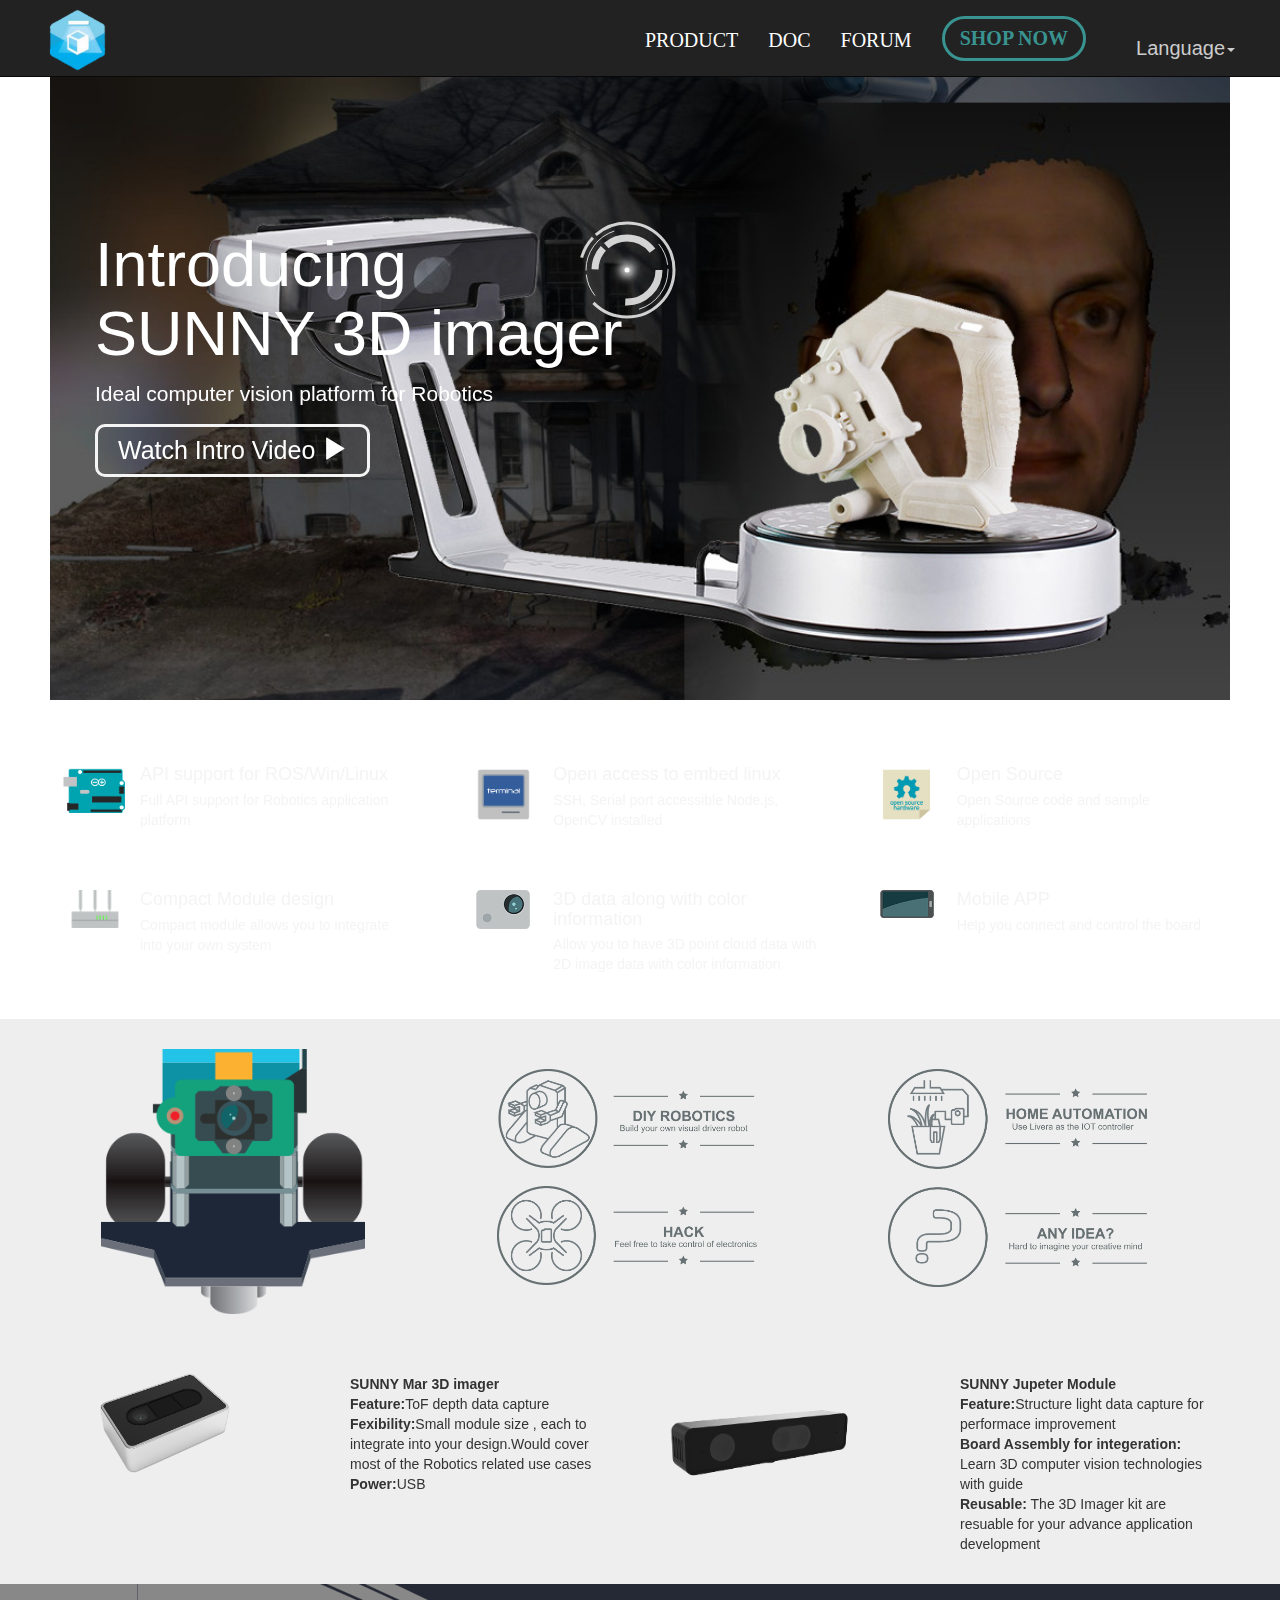
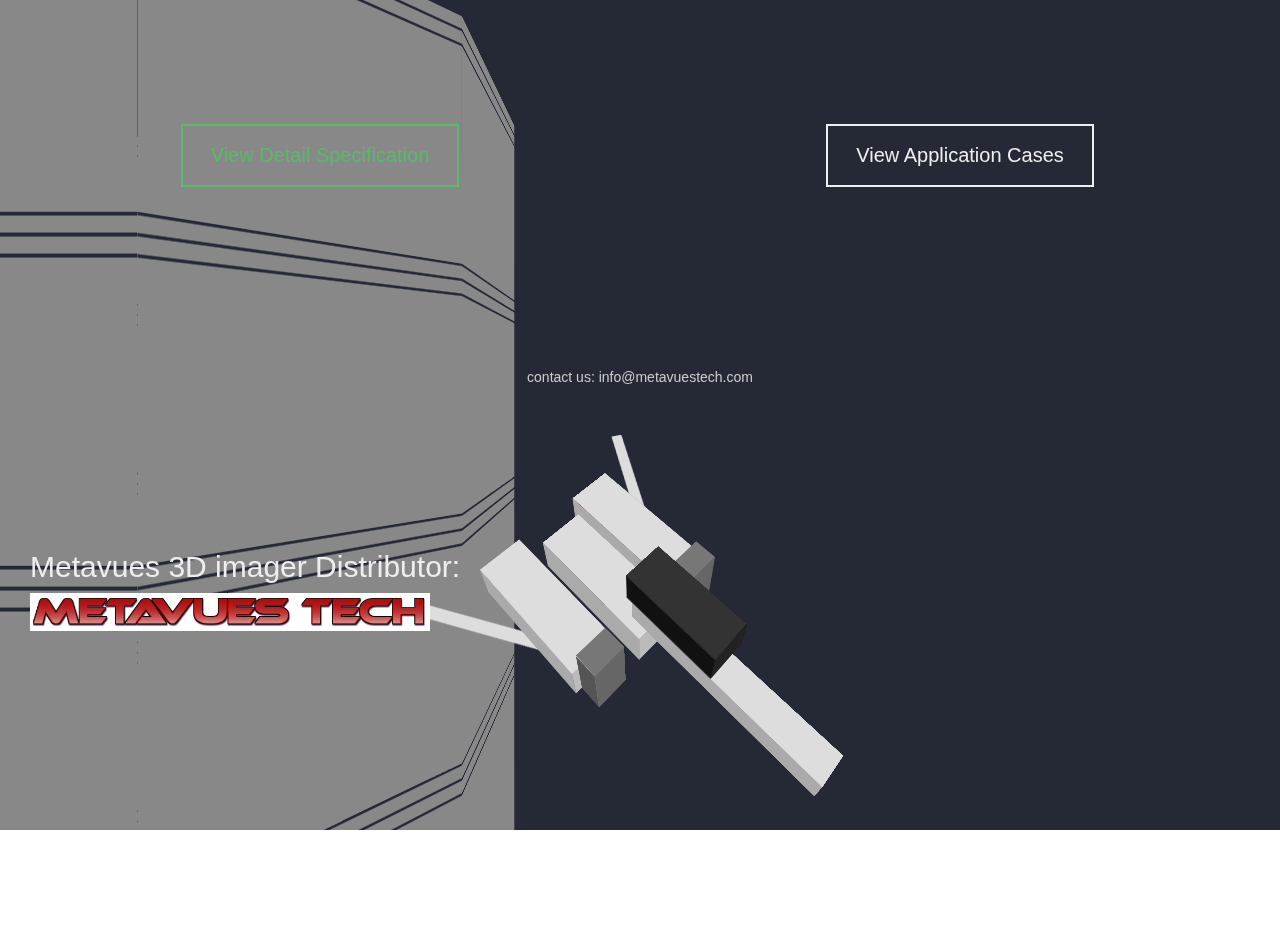
==== index.html @ e66c6f81 "Initial commit" ====
<!DOCTYPE html>
<html lang="zh-CN"><head>
<script async src="https://www.googletagmanager.com/gtag/js?id=UA-114998708-2"></script>
<script>
  window.dataLayer = window.dataLayer || [];
  function gtag(){dataLayer.push(arguments);}
  gtag('js', new Date());
  gtag('config', 'UA-114998708-2');
</script>
    <meta http-equiv="Content-Type" content="text/html; charset=UTF-8">
    <meta http-equiv="X-UA-Compatible" content="IE=edge">
    <meta name="viewport" content="width=device-width, initial-scale=1">

    <title>Metavues Tech</title>
    <!-- Bootstrap -->
    <link href="assets/bootstrap.min.css" rel="stylesheet">
    <link rel="stylesheet" type="text/css" href="assets/style.css">
    <link rel="stylesheet" href="assets/spaceCraft.css">
    <link rel="icon" type="image/png" sizes="192x192" href="#">
    <link rel="icon" type="image/png" sizes="32x32" href="#">
    <link rel="icon" type="image/png" sizes="96x96" href="#">
    <link rel="icon" type="image/png" sizes="16x16" href="#">

    <meta name="msapplication-TileColor" content="#ffffff">
    <meta name="msapplication-TileImage" content="icon/icon-144x144.png">
    <meta name="theme-color" content="#ffffff">
    <meta http-equiv="cache-control" content="no-cache">
    <!-- HTML5 shim and Respond.js for IE8 support of HTML5 elements and media queries -->
    <!-- WARNING: Respond.js doesn't work if you view the page via file:// -->
    <!--[if lt IE 9]>
      <script src="//cdn.bootcss.com/html5shiv/3.7.2/html5shiv.min.js"></script>
      <script src="//cdn.bootcss.com/respond.js/1.4.2/respond.min.js"></script>
    <![endif]-->



</head>

<body>
    <nav class="navbar navbar-inverse navbar-fixed-top top-nav">
        <div class="container-fluid">
            <div class="navbar-header">
                <!-- Brand and toggle get grouped for better mobile display -->
                <!--  <button type="button" class="navbar-toggle collapsed navbar-right" data-toggle="collapse" data-target="#bs-example-navbar-collapse-1" aria-expanded="false">
                    <span class="sr-only">Toggle navigation</span>
                    <span class="icon-bar"></span>
                    <span class="icon-bar"></span>
                    <span class="icon-bar"></span>
                    <span class="icon-bar"></span>
                </button> -->
                <a class="navbar-brand navbar-left" href="index.html">
					<img src="assets/img/logo.png" height="60px" style="margin-top:5px">

                </a>
                <!--<p class="navbar-text navbar-left" id="imager">SUNNY 3D Imager</p>-->
            </div>

		  <ul id = "nav-language" class="nav navbar-nav navbar-right" style="display: block;">
			<li class="dropdown">
			  <a  href="#" class="dropdown-toggle nav-dropdown" data-toggle="dropdown" role="button" aria-haspopup="true" aria-expanded="false">Language<span class="caret"></span></a>
			  <ul class="dropdown-menu nav-dropdown" style="text-align:right">
				<li><a href="index_cn.html" class="nav-dropdown" ><img src="assets/CN.png" height="20"></a></li>
				<li><a href="#" class="nav-dropdown"><img src="assets/US.png" height="20"></a></li>
			  </ul>
			</li>
		  </ul>

            <div>
                <a class="navbar-text navbar-right" id="nav-store" href="#shop" style="display: block; margin-top: 16px">SHOP NOW</a>
                <a class="navbar-text " id="nav-forum" href="https://forum.metavuestech.com" style="display: block;margin-top: 3px">FORUM</a>
                <a class="navbar-text" id="nav-doc" href="/docs" style="display: block;margin-top: 3px">DOC</a>
                <a class="navbar-text " id="nav-slack" href="product.html" style="display: block;margin-top: 3px">PRODUCT</a>
            </div>


		</div>
        <!-- /.container-fluid -->
    </nav>
    <div class="jumbotron">
        <div class="container-fluid">
            <h1>Introducing<br>SUNNY 3D imager</h1>
            <p>Ideal computer vision platform for Robotics</p>
              <button style="padding: 6px; padding-left: 20px; padding-right: 20px; margin-bottom: 20px; border-radius:10px; border:3px solid #f4f4f4; background: none; font-size: 25px;" onclick="playVideo()">Watch Intro Video <span class="glyphicon glyphicon-play" aria-hidden="true"></span></button>
          
				<div class="Ironroll-container" style="left: 49%; top: 30%;" data-module="Ironroll">

								
					<svg class="Ironroll Ironroll-playing animating" viewBox="0 0 430 260" xmlns="http://www.w3.org/2000/svg" xlink="http://www.w3.org/1999/xlink">
						<defs>
							<filter id="Ironroll-glow" height="700%" width="700%" x="-300%" y="-300%">
								 
								<feMorphology operator="dilate" radius="4" in="SourceAlpha" result="thicken"></feMorphology>
								 
								<feGaussianBlur in="thicken" stdDeviation="5" result="blurred"></feGaussianBlur>
								 
								<feFlood flood-color="rgba(255,255,255,0.997)" result="glowColor"></feFlood>
								 
								<feComposite in="glowColor" in2="blurred" operator="in" result="softGlow_colored"></feComposite>
								 
								<feMerge>
									<feMergeNode in="softGlow_colored"></feMergeNode>
									<feMergeNode in="SourceGraphic"></feMergeNode>
								</feMerge>
							</filter>
						</defs>

						<g class="Ironroll-circles" width="94" height="94" fill="none" fill-rule="evenodd" stroke="#fff">
							<circle class="circle-1" cx="215" cy="130" r="47" stroke-width="3" stroke-dasharray="111 49 23 4"></circle>
							<circle class="circle-2" cx="215" cy="130" r="41" stroke-width="1" stroke-dasharray="52 49 23 4"></circle>
							<circle class="circle-3" cx="215" cy="130" r="32" stroke-width="7" stroke-dasharray="52 49 23 4"></circle>
						</g>

						<circle class="Ironroll-dot" fill="#fff" cx="50%" cy="50%" r="2.5px" stroke-width="3%"></circle>

						<circle class="Ironroll-glowing" fill="#fff" cx="50%" cy="50%" r="2.5px" stroke-width="3%" filter="url(#Ironroll-glow)"></circle>
						<g width="214" height="129" transform="translate(214, -119)">
							<line class="Ironroll-line" fill="none" stroke="#fff" stroke-width="1.125" stroke-dasharray="2" x1="1" y1="249" x2="56" y2="194"></line>
						</g>
					</svg>


						<label class="Ironroll-link">
							<span class="Ironroll-textframe">
							<span class="textframe-text">
								<div class="borderTL"></div>
								<div class="borderBtm"></div>
								<div class="borderAngle"></div>
								</span>
							</span>
						</label>
				</div>
		  
        </div>  
</div>




    
    <div id="featureblock">
        <div class="container-fluid" id="featureblock-container">
            <div class="row" id="featureList">
                <div class="col-md-4">
                    <div class="media" id="icon1">
                        <div class="media-left media-top">
                            <img src="assets/icon1.png">
                        </div>
                        <div class="media-body">
                            <h4 class="media-heading">API support for ROS/Win/Linux</h4>
                            <p>Full API support for Robotics application platform</p>
                        </div>
                    </div>
                </div>
                <div class="col-md-4">
                    <div class="media" id="icon2">
                        <div class="media-left media-top">
                            <img src="assets/icon2.png">
                        </div>
                        <div class="media-body">
                            <h4 class="media-heading">Open access to embed linux</h4>
                            <p>SSH, Serial port accessible Node.js, OpenCV installed</p>
                        </div>
                    </div>
                </div>
                <div class="col-md-4">
                    <div class="media" id="icon3">
                        <div class="media-left media-top">
                            <img src="assets/icon3.png">
                        </div>
                        <div class="media-body">
                            <h4 class="media-heading">Open Source</h4>
                            <p>Open Source code and sample applications</p>
                        </div>
                    </div>
                </div>
            </div>
            <div class="row" id="featureList">
                <div class="col-md-4">
                    <div class="media" id="icon4">
                        <div class="media-left media-top">
                            <img src="assets/icon4.png">
                        </div>
                        <div class="media-body">
                            <h4 class="media-heading">Compact Module design</h4>
                            <p>Compact module allows you to integrate into your own system </p>
                        </div>
                    </div>
                </div>
                <div class="col-md-4">
                    <div class="media" id="icon5">
                        <div class="media-left media-top">
                            <img src="assets/icon5.png">
                        </div>
                        <div class="media-body">
                            <h4 class="media-heading">3D data along with color information</h4>
                            <p>Allow you to have 3D point cloud data with 2D image data with color information</p>
                        </div>
                    </div>
                </div>
                <div class="col-md-4">
                    <div class="media" id="icon6">
                        <div class="media-left media-top">
                            <img src="assets/icon6.png">
                        </div>
                        <div class="media-body">
                            <h4 class="media-heading">Mobile APP</h4>
                            <p>Help you connect and control the board</p>
                        </div>
                    </div>
                </div>
            </div>
        </div>
    </div>
    <div class="container-fluid" id="coulddolist">
        <div class="row">
            <div class="col-md-4">
                <img src="assets/icon11.png" id="icon7">
            </div>
            <div class="col-md-8">
                <div class="row">
                    <div class="col-md-6">
                        <img src="assets/icon8.png" id="icon8">
                    </div>
                    <div class="col-md-6">
                        <img src="assets/icon9.png" id="icon9">
                    </div>
                </div>
            </div>
        </div>
    </div>

     <div class="container-fluid" id="coulddolist">
        <div class="row">
            <div class="col-md-6">
                <!-- <div class="row"> -->
                     <div class="col-md-6">
                         <img src="assets/Mar03Icon.png" id="icon10">
                    </div>
                    <div class="col-md-6">
                       <span><strong>SUNNY Mar 3D imager</strong></span><br>
                       <span><strong>Feature:</strong></span>ToF depth data capture</br>
					   <span><strong>Fexibility:</strong>Small module size , each to integrate into your design.Would cover most of the Robotics related use cases</span><br>
                       <span><strong>Power:</strong>USB</span>
                    </div>
                <!-- </div> -->
            </div>
            <div class="col-md-6">
                <div class="row">
                    <div class="col-md-6">
                         <img src="assets/Jupiter.png" id="icon11">
                    </div>
                    <div class="col-md-6">
                       <span><strong>SUNNY Jupeter Module</strong></span><br>
					   <span><strong>Feature:</strong></span><span>Structure light data capture for performace improvement</span></br>
                       <span><strong>Board Assembly for integeration:</strong> Learn 3D computer vision technologies with guide </span><br>
                       <span><strong>Reusable:</strong> The 3D Imager kit  are resuable for your advance application development</span>
                    </div>
                </div>
            </div>
        </div>
    </div>
   
    <div id="links" class="container－fluid">
        <div class="row">
            <div class="col-md-6">
                <div class="text-center">

                    <button class="btn btn-xlarge outline" style="color: #59bb67; margin-top: 40px;" onclick="location='spec.html';">
                        View Detail Specification
                    </button>
                </div>
            </div>
            <div class="col-md-6">
                <div class="text-center">
                    <button class="btn btn-xlarge outline" style="margin-top: 40px" onclick="">
                        View Application Cases
                    </button>
                </div>
            </div>
            </div>
        <div class="row">
            <div class="text-center" style="color: #ccc; margin-top: 180px; ">
                <p>contact us: info@metavuestech.com</p>
            </div>
        </div>


<!-- animation -->
             <div class="container" ontouchstart="">
  <div class="tunnel" style="width: 100%;">
    <div class="tunnel-ring">
      <div class="side"></div>
      <div class="side"></div>
      <div class="side"></div>
      <div class="side"></div>
      <div class="side"></div>
      <div class="side"></div>
      <div class="side"></div>
      <div class="side"></div>
    </div>
    <div class="tunnel-ring">
      <div class="side"></div>
      <div class="side"></div>
      <div class="side"></div>
      <div class="side"></div>
      <div class="side"></div>
      <div class="side"></div>
      <div class="side"></div>
      <div class="side"></div>
    </div>
    <div class="tunnel-ring">
      <div class="side"></div>
      <div class="side"></div>
      <div class="side"></div>
      <div class="side"></div>
      <div class="side"></div>
      <div class="side"></div>
      <div class="side"></div>
      <div class="side"></div>
    </div>
    <div class="tunnel-ring">
      <div class="side"></div>
      <div class="side"></div>
      <div class="side"></div>
      <div class="side"></div>
      <div class="side"></div>
      <div class="side"></div>
      <div class="side"></div>
      <div class="side"></div>
    </div>
    <div class="tunnel-ring">
      <div class="side"></div>
      <div class="side"></div>
      <div class="side"></div>
      <div class="side"></div>
      <div class="side"></div>
      <div class="side"></div>
      <div class="side"></div>
      <div class="side"></div>
    </div>
    <div class="tunnel-ring">
      <div class="side"></div>
      <div class="side"></div>
      <div class="side"></div>
      <div class="side"></div>
      <div class="side"></div>
      <div class="side"></div>
      <div class="side"></div>
      <div class="side"></div>
    </div>
    <div class="tunnel-ring">
      <div class="side"></div>
      <div class="side"></div>
      <div class="side"></div>
      <div class="side"></div>
      <div class="side"></div>
      <div class="side"></div>
      <div class="side"></div>
      <div class="side"></div>
    </div>
    <div class="tunnel-ring">
      <div class="side"></div>
      <div class="side"></div>
      <div class="side"></div>
      <div class="side"></div>
      <div class="side"></div>
      <div class="side"></div>
      <div class="side"></div>
      <div class="side"></div>
    </div>
    <div class="tunnel-ring">
      <div class="side"></div>
      <div class="side"></div>
      <div class="side"></div>
      <div class="side"></div>
      <div class="side"></div>
      <div class="side"></div>
      <div class="side"></div>
      <div class="side"></div>
    </div>
    <div class="tunnel-ring">
      <div class="side"></div>
      <div class="side"></div>
      <div class="side"></div>
      <div class="side"></div>
      <div class="side"></div>
      <div class="side"></div>
      <div class="side"></div>
      <div class="side"></div>
    </div>
    <div class="tunnel-ring">
      <div class="side"></div>
      <div class="side"></div>
      <div class="side"></div>
      <div class="side"></div>
      <div class="side"></div>
      <div class="side"></div>
      <div class="side"></div>
      <div class="side"></div>
    </div>
    <div class="tunnel-ring">
      <div class="side"></div>
      <div class="side"></div>
      <div class="side"></div>
      <div class="side"></div>
      <div class="side"></div>
      <div class="side"></div>
      <div class="side"></div>
      <div class="side"></div>
    </div>
    <div class="tunnel-ring">
      <div class="side"></div>
      <div class="side"></div>
      <div class="side"></div>
      <div class="side"></div>
      <div class="side"></div>
      <div class="side"></div>
      <div class="side"></div>
      <div class="side"></div>
    </div>
    <div class="tunnel-ring">
      <div class="side"></div>
      <div class="side"></div>
      <div class="side"></div>
      <div class="side"></div>
      <div class="side"></div>
      <div class="side"></div>
      <div class="side"></div>
      <div class="side"></div>
    </div>
    <div class="tunnel-ring">
      <div class="side"></div>
      <div class="side"></div>
      <div class="side"></div>
      <div class="side"></div>
      <div class="side"></div>
      <div class="side"></div>
      <div class="side"></div>
      <div class="side"></div>
    </div>
    <div class="tunnel-ring">
      <div class="side"></div>
      <div class="side"></div>
      <div class="side"></div>
      <div class="side"></div>
      <div class="side"></div>
      <div class="side"></div>
      <div class="side"></div>
      <div class="side"></div>
    </div>
    <div class="tunnel-ring">
      <div class="side"></div>
      <div class="side"></div>
      <div class="side"></div>
      <div class="side"></div>
      <div class="side"></div>
      <div class="side"></div>
      <div class="side"></div>
      <div class="side"></div>
    </div>
    <div class="tunnel-ring">
      <div class="side"></div>
      <div class="side"></div>
      <div class="side"></div>
      <div class="side"></div>
      <div class="side"></div>
      <div class="side"></div>
      <div class="side"></div>
      <div class="side"></div>
    </div>
  </div>
  <div class="fighter">
    <div class="part gun">
      <div class="g-side front">
        <div class="gun-inner">
          <div class="gi-side front">
            <div class="laser"></div>
          </div>
          <div class="gi-side left"></div>
          <div class="gi-side bottom"></div>
          <div class="gi-side right"></div>
          <div class="gi-side top"></div>
        </div>
      </div>
      <div class="g-side left"></div>
      <div class="g-side bottom"></div>
      <div class="g-side right"></div>
      <div class="g-side top"></div>
    </div>
    <div class="part main">
      <div class="m-shortside front"></div>
      <div class="m-longside bottom"></div>
      <div class="m-longside left"></div>
      <div class="m-longside right"></div>
      <div class="m-longside top">
        <div class="cockpit"></div>
      </div>
    </div>
    <div class="part wing left"></div>
    <div class="part wing right"></div>
    <div class="part fr-engine-pt-left">
      <div class="fe-longside front"></div>
      <div class="fe-shortside bottom"></div>
      <div class="fe-longside left"></div>
      <div class="fe-longside right"></div>
      <div class="fe-shortside top"></div>
    </div>
    <div class="part fr-engine-pt-right">
      <div class="fe-longside front"></div>
      <div class="fe-shortside bottom"></div>
      <div class="fe-longside left"></div>
      <div class="fe-longside right"></div>
      <div class="fe-shortside top"></div>
    </div>
    <div class="part left-engine">
      <div class="longside left"></div>
      <div class="shortside front"></div>
      <div class="longside bottom"></div>
      <div class="shortside back">
        <div class="exhaust"></div>
      </div>
      <div class="longside right"></div>
      <div class="longside top">
        <div class="upper-engine">
          <div class="u-longside left"></div>
          <div class="u-shortside front"></div>
          <div class="u-shortside back">
            <div class="exhaust"></div>
          </div>
          <div class="u-longside right"></div>
          <div class="u-longside top"></div>
        </div>
      </div>
    </div>
    <div class="part middle">
      <div class="longside left"></div>
      <div class="shortside front"></div>
      <div class="longside bottom"></div>
      <div class="shortside back"></div>
      <div class="longside right"></div>
      <div class="longside top">
        <div class="fin">
          <div class="f-longside left"></div>
          <div class="f-shortside front"></div>
          <div class="f-longside right"></div>
          <div class="f-shortside back"></div>
          <div class="f-longside top"></div>
        </div>
      </div>
    </div>
    <div class="part right-engine">
      <div class="longside left"></div>
      <div class="shortside front"></div>
      <div class="longside bottom"></div>
      <div class="shortside back">
        <div class="exhaust"></div>
      </div>
      <div class="longside right"></div>
      <div class="longside top">
        <div class="upper-engine">
          <div class="u-longside left"></div>
          <div class="u-shortside front"></div>
          <div class="u-shortside back">
            <div class="exhaust"></div>
          </div>
          <div class="u-longside right"></div>
          <div class="u-longside top"></div>
        </div>
      </div>
    </div>
  </div>
</div>

<div style="margin-top: -750px; padding-left: 30px; width: 100%;">
    <h2>Metavues 3D imager Distributor:</h2>
    <a href="#" style="display: inline;">
    <img src="assets/img/mvlogo.png" width="400">
    </a>

</div>





        
    </div>
    <!-- jQuery (necessary for Bootstrap's JavaScript plugins) -->
    <script src="assets/jquery-2.2.3.min.js" ></script>
    <!-- Include all compiled plugins (below), or include individual files as needed -->
    <script src="assets/bootstrap.min.js"></script>
    <script type="text/javascript">
    $(document).ready(function() {
        $('#player').css("display","none");
        if (/Android|webOS|iPhone|iPad|iPod|BlackBerry|IEMobile|Opera Mini/i.test(navigator.userAgent)) {
            $('#nav-doc').css("display", "block");
            $('#nav-doc').css("font-size", "25px");
            $('#nav-doc').css("margin", "0px");
            $('#nav-doc').css("padding-right", "30px");
            $('#nav-slack').css("display", "block");
            $('#nav-slack').css("font-size", "25px");
            $('#nav-slack').css("margin", "0px");
            $('#nav-slack').css("padding-right", "20px");
             $('#nav-store').css("display", "block");
            $('#nav-store').css("font-size", "25px");
            $('#nav-store').css("margin", "0px");
            $('#nav-store').css("padding-right", "30px");
             $('#nav-forum').css("display", "block");
            $('#nav-forum').css("font-size", "25px");
            $('#nav-forum').css("margin", "0px");
            $('#nav-forum').css("padding-right","30px");
            $('#nav-language').css("font-size", "25px");
            $('#nav-language').css("margin", "0px");
            $('#nav-language').css("padding-right","30px");
        }
    });
    $(window).scroll(function() {
        if ($(document).scrollTop() > 60) {
            // $('#nav-doc').css("display","none");
            if (!/Android|webOS|iPhone|iPad|iPod|BlackBerry|IEMobile|Opera Mini/i.test(navigator.userAgent)) {
                $('nav').addClass('shrink');
            } else {
                $('nav').addClass('shrink');
                $('#nav-doc').css("display", "none");
                $('#nav-slack').css("display", "none");
                $('#nav-store').css("display", "none");
                $('#nav-forum').css("display", "none");
                $('#nav-language').css("display", "none");
            }


        } else {
            $('nav').removeClass('shrink');
            $('#nav-doc').css("display", "block");
            $('#nav-slack').css("display", "block");
             $('#nav-store').css("display", "block");
             $('#nav-forum').css("display", "block");
             $('#nav-language').css("display", "block");
        }
    });






    </script>


</body></html>
---- assets/style.css ----
body{
	background-color: white;
}

.container-fluid{
	margin: 0px;
}

.row{
	margin:0px;
}

/*[class*="col-"]{
	border: 1px solid #ffffff;
	background-color: #cccccc;
	padding-top: 3px;
	padding-bottom: 3px;
	text-align: center;
}*/

nav.navbar.shrink {
  height: 75px;
}

.navbar-default{
	/*background-color: #252839;*/
	/*height: 81px;*/
	/*padding-bottom: -15px;*/
	border: none;
	background-color: rgba(25,28,39,0.9);
}

.navbar-brand{
	height: 120px;
	width: 120px;
	float: left;
	position: absolute;
	margin-top:-10px; 
	left: 50px;
	top: 0px;
}

#hicatLogo{
	  -webkit-filter: drop-shadow(2px 2px 2px #222);
    filter:         drop-shadow(2px 2px 2px #222); 
}

#nav-doc {

	margin-right: 15px;/* sitck right*/
	color: white;
	font-size: 20px;
	padding-top: 23px;
	display: inline-block;
	float: right;
	font-family: -webkit-pictograph

}

#nav-store {
	font-family: -webkit-pictograph;

	margin-right: 35px;/* sitck right*/
	color: #3fb0ac;
	font-size: 20px;
	margin-top: 29px;
	padding: 5px;
	padding-left: 15px;
	padding-right: 15px;
	display: inline-block;
	float: right;

	/*color: #379683;*/
	border:3px solid #3fb0ac;
	/*background-color: #379683;*/
	border-radius: 23px;
	font-weight: bold;
	opacity: 0.8;

} 
.nav-dropdown{
	background: transparent !important;
	color: #ccc !important;

}

a.nav-dropdown{
	color: #ccc;
	background: transparent !important;
}

.nav-dropdown a:hover{

	color: #ccc;
	background: transparent;
}

#nav-slack{
	margin-right: 15px;
	color: white;
	display: inline-block;
	float: right;
	font-size: 20px;
	padding-top: 23px;
	font-family: -webkit-pictograph
}

#nav-language{
	margin-right: 15px;
	color: #ccc;
	display: inline-block;
	float: right;
	font-size: 20px;
	padding-top: 23px;
}

#nav-forum{
	margin-right: 15px;
	color: white;
	display: inline-block;
	float: right;
	font-size: 20px;
	padding-top: 23px;
	font-family: -webkit-pictograph
}

.navbar-text {
	/*font-size: 51px;*/
	margin-top: 15px;
	margin-bottom: 15px;
	/*padding-left: 140px;*/
}
#imager{
	font-size: 51px;
	margin-left: 15px;
	color: #ccc;
	padding-left: 140px;
}

.jumbotron{
	margin-left: 50px;
	margin-right: 50px;
	padding-top: 210px;
	padding-left: 30px;
	min-height: 700px;
    background: url(img/header.jpg) no-repeat center center; 
	-webkit-background-size: cover;
	-moz-background-size: cover;
	-o-background-size: cover;
	background-size: cover;
	color: #ffffff;
}

#jump-input{
	border-radius:24px; 

}

#emailInput{
	width: 300px;
}

/*#featureList h4, p{
	color: #ffffff;
}*/

#icon1 img{
	width: 70px;
}

#icon2 img{
	width: 80px;
}

#icon3 img{
	width: 80px;
}

#icon4 img{
	width: 70px;
}

#icon5 img{
	width: 80px;
}

#icon6 img{
	width: 80px;
}

#icon7 {
	width: 320px;
	padding-left: 15%;
}

#icon8 ,#icon9 {
	width: 300px;
	padding: 20px;
	margin: auto 10px ;
}

.intro-words {
	float: left;
}

#icon10 {
	/*float: right;*/
	width: 170px;
	padding-left: 40px;

}

#icon11 {
	/*float: right;*/
	width: 200px;
	/*padding-left: 40px;*/
	padding-right: 20px;

}

#coulddolist {
	padding: 30px;
	background-color: #eee;
	width: 100%;
}	

#featureblock {
	margin-left: 10px;
	margin-right: 10px;
	padding: 10px;
	color: #f4f4f4;
	font-weight: 200;
}

#featureblock-container .col-md-4{
	padding: 25px;
}

.media-body p {
	font-weight: 100;
}

.wrapper{
	padding-top: 50px; 
}

#links {
	margin-top: 100px;
	margin-bottom: 300px;
	color: #eee;
}

.btn-xlarge {
    padding: 18px 28px;
    font-size: 20px;
    line-height: normal;
    -webkit-border-radius: 0px;
       -moz-border-radius: 0px;
            border-radius: 0px;
            border: 2px solid;
    background: none;
}


.Ironroll {
	margin:auto;
	position:absolute;
	width:430px;
	height:260px;
	margin:-130px -215px
   }
   .Ironroll * {
	transform-origin:50% 50%;
   }
   .Ironroll-link {
	display:block;
	position:absolute;
	top:0;
	width:97px;
	height:97px;
	margin:-49px;
	font-size:14px;
	color:#fff
   }
   .Ironroll-textframe {
	display:inline-block;
	vertical-align:top;
	position:relative;
	padding:1em 1.5em 0;
	margin:0 2px 20px;
	border:2px solid hsla(0,0%,100%,0);
	border-bottom:0;
	border-image-slice:1!important;
	background-color:transparent;
	color:#fff;
	text-align:left;
	transform-origin:left bottom;
	transform-origin:11px calc(100% + 11px);
	position:absolute;
	margin:-17px 1px;
	top:-64px;
	right:-175px;
	width:168px;
	display:-ms-flexbox;
	display:flex;
	text-shadow:#000 0 1px 1px;
	padding:0
   }
   .Ironroll-textframe>strong {
	font-size:.875rem;
	letter-spacing:2px;
	letter-spacing:1px
   }
   .Ironroll-textframe.u-textSmall p {
	font-size:inherit
   }
   .Ironroll-textframe.u-textSmall>strong,.Ironroll-textframe.u-textSmall h6 {
	font-size:.75rem
   }
   .Ironroll-textframe:before {
	content:"";
	display:block;
	position:absolute;
	margin:0;
	width:auto;
	height:20px;
	bottom:-20px;
	border:2px solid hsla(0,0%,100%,0);
	border-top:0;
	border-image-slice:inherit;
	-o-border-image:inherit;
	border-image:inherit;
	border-left-width:0;
	left:18px;
	right:-2px
   }
   .Ironroll-textframe:after {
	content:"";
	display:block;
	position:absolute;
	left:0;
	margin:-14px;
	bottom:-18px;
	width:27px;
	height:27px;
	border-top:2px solid hsla(0,0%,100%,0);
	transform:rotate(45deg)
   }
   .Ironroll-textframe .textframe-text {
	position:relative;
	max-width:400px;
	display:block;
	margin:auto 0;
	padding:10px 15px;
	border-top:2px solid #fff;
	border-right:2px solid #fff
   }
   .Ironroll-textframe .textframe-text .borderTL {
	position:absolute;
	border-left:2px solid #fff;
	top:0;
	left:0;
	height:calc(100% - 20px)
   }
   .Ironroll-textframe .textframe-text .borderBtm {
	position:absolute;
	right:0;
	bottom:0;
	width:calc(100% - 20px);
	border-bottom:2px solid #fff
   }
   .Ironroll-textframe .textframe-text .borderAngle {
	position:absolute;
	bottom:0;
	left:0;
	height:20px;
	width:12px;
	border-right:3px solid #fff;
	transform:skew(43deg)
   }
   .Ironroll-textframe .textframe-text * {
	display:block;
	margin:0;
	line-height:1.2
   }
   .Ironroll-playing .Ironroll-box,.Ironroll-playing .Ironroll-line {
	display:block
   }
   .Ironroll.no-text .Ironroll-box,.Ironroll.no-text .Ironroll-line {
	display:none
   }
   .Ironroll-line {
	stroke-dasharray:2 2 2 2 2 2 2 2 2 2 2 2 2 2 2 2 2 2 2 2 2 2 2 2 2 2 2 2 2 2 2 2 2 2 2 2 2 2 2 80
   }
   .Ironroll-playing .Ironroll-line {
	stroke-dashoffset:80;
	transition:all .25s .25s
   }
   .Ironroll.active.Ironroll-playing .Ironroll-line {
	stroke-dashoffset:0;
	transition:all .2s
   }
   .Ironroll-box {
	stroke-dasharray:488
   }
   .Ironroll-playing .Ironroll-box {
	stroke-dashoffset:488;
	fill:transparent;
	stroke:hsla(0,0%,100%,.5);
	transition:all .25s
   }
   .Ironroll.active.Ironroll-playing .Ironroll-box {
	stroke-dashoffset:0;
	fill:hsla(0,0%,40%,.2);
	stroke:#fff;
	transition:all .25s .2s
   }
   .Ironroll-dot,.Ironroll-glowing {
	fill:#fff
   }
   .Ironroll-playing {
	opacity:.25;
	transform:scale(.01);
	transition:all 1s cubic-bezier(.65,.05,.36,1)
   }
   .Ironroll.animating.Ironroll-playing {
	opacity:1;
	transform:scale(1)
   }
   .Ironroll-playing+.Ironroll-link {
	cursor:pointer
   }
   .Ironroll-playing+.Ironroll-link:before {
	display:none
   }
   .Ironroll-playing+.Ironroll-link .Ironroll-textframe {
	color:#fff;
	opacity:0;
	transform:scale(.1);
	transition:all .5s
   }
   .Ironroll-playing+.Ironroll-link .Ironroll-textframe,.Ironroll-playing+.Ironroll-link .Ironroll-textframe:after,.Ironroll-playing+.Ironroll-link .Ironroll-textframe:before {
	border-color:hsla(0,0%,100%,0)
   }
   .Ironroll.active.Ironroll-playing+.Ironroll-link .Ironroll-textframe {
	opacity:1;
	transform:scale(1);
	transition:all .5s .125s
   }
   .Ironroll-playing .Ironroll-dot {
	r:0;
	stroke:none;
	stroke-width:0;
	transition:all .5s 1s
   }
   .Ironroll.active.Ironroll-playing .Ironroll-dot {
	r:4px;
	stroke:none;
	stroke-width:0;
	transition:all .5s ease-out
   }
   .Ironroll.animating.Ironroll-playing .Ironroll-glowing {
	animation:a 2s infinite cubic-bezier(.22,.61,.36,1) alternate;
	animation:e 2s linear,a 2s infinite cubic-bezier(.22,.61,.36,1) alternate
   }
   .Ironroll.animating.Ironroll-playing .Ironroll-circles {
	animation:b 10s infinite linear;
	animation-play-state:paused
   }
   .Ironroll.active.Ironroll-playing .Ironroll-circles {
	animation-play-state:running
   }
   .Ironroll-playing .circle-1,.Ironroll-playing .circle-2,.Ironroll-playing .circle-3 {
	stroke:hsla(0,0%,100%,.8)
   }
   .Ironroll.animating.Ironroll-playing .circle-1,.Ironroll.animating.Ironroll-playing .circle-2,.Ironroll.animating.Ironroll-playing .circle-3 {
	animation:b 65s infinite linear
   }
   .Ironroll-playing .circle-1 {
	animation-duration:50s
   }
   .Ironroll-playing .circle-2 {
	animation-direction:reverse
   }
   :root .Hero .Ironroll-playing .Ironroll-circles,_::-webkit-full-page-media {
	animation:none;
	transition:all 13s ease-out;
	transform:rotate(-1turn)
   }
   :root .Hero .active.Ironroll-playing .Ironroll-circles,_::-webkit-full-page-media {
	transform:rotate(0deg)
   }
   .Ironroll-playing .circle-2,.Ironroll-playing .circle-3,.Ironroll-playing .Ironroll-circles,:root .Ironroll-playing .circle-1,_::-webkit-full-page-media {
	transform-origin:215px 130px
   }
   .Ironroll-container {
	display:block;
	position:absolute;
	height:0;
	width:0
   }
   .Ironroll-container.direction-down,.Ironroll-container.direction-down .Ironroll-textframe>* {
	transform:scaleY(-1)
   }
   .Ironroll-container.direction-left,.Ironroll-container.direction-left .Ironroll-textframe>* {
	transform:scaleX(-1)
   }
   .Ironroll-container.direction-left .Ironroll-textframe {
	text-align:right
   }
   .Ironroll-container.direction-left.direction-down,.Ironroll-container.direction-left.direction-down .Ironroll-textframe>* {
	transform:scale(-1)
   }
   .Ironroll-container.size-small {
	transform:scale(.5)
   }
   .Ironroll-container.size-small.direction-left {
	transform:scaleX(-1) scale(.5)
   }
   .Ironroll-container.size-small.direction-down {
	transform:scaleY(-1) scale(.5)
   }
   .Ironroll-container.size-small.direction-left.direction-down {
	transform:scale(-1) scale(.5)
   }
   @keyframes a {
	0% {
	 r:1.75px;
	 opacity:.75
	}
	to {
	 r:4.5px;
	 opacity:1
	}
   }
   @keyframes b {
	0% {
	 transform:rotate(0deg)
	}
	to {
	 transform:rotate(1turn)
	}
   }
---- assets/spaceCraft.css ----
body {
  margin: 0;

}

.container {
  background: #252835;
  overflow: hidden;
  perspective: 600px;
  -webkit-perspective: 600px;
   width: 100%;
   z-index: -1;
   position:relative;
    left: 0px;
    top: -450px;

}
.container:active .laser {
  animation: fireLaser 0.5s linear infinite;
}

/* Tunnel */
.tunnel {
  margin: auto;
  position: relative;
  transform-style: preserve-3d;
  transform: rotateX(90deg);
  width: 482.84271px;
  height: 482.84271px;
  animation: camera 8s linear infinite;
}

.tunnel-ring {
  margin: 20px auto;
  position: absolute;
  transform-style: preserve-3d;
  width: 482.84271px;
  height: 482.84271px;
}

.side {
  background: #888 linear-gradient(0deg, #252835, #252835 1%, transparent 1%, transparent 6%, #252835 6%, #252835 7%, transparent 7%, transparent 12%, #252835 12%, #252835 13%, transparent 13%, transparent);
  position: absolute;
  top: 141.42136px;
  left: 141.42136px;
  width: 200px;
  height: 200px;
}

.tunnel-ring:nth-of-type(1) {
  transform: translateZ(0px);
}

.tunnel-ring:nth-of-type(2) {
  transform: translateZ(-200px);
}

.tunnel-ring:nth-of-type(3) {
  transform: translateZ(-400px);
}

.tunnel-ring:nth-of-type(4) {
  transform: translateZ(-600px);
}

.tunnel-ring:nth-of-type(5) {
  transform: translateZ(-800px);
}

.tunnel-ring:nth-of-type(6) {
  transform: translateZ(-1000px);
}

.tunnel-ring:nth-of-type(7) {
  transform: translateZ(-1200px);
}

.tunnel-ring:nth-of-type(8) {
  transform: translateZ(-1400px);
}

.tunnel-ring:nth-of-type(9) {
  transform: translateZ(-1600px);
}

.tunnel-ring:nth-of-type(10) {
  transform: translateZ(-1800px);
}

.tunnel-ring:nth-of-type(11) {
  transform: translateZ(-2000px);
}

.tunnel-ring:nth-of-type(12) {
  transform: translateZ(-2200px);
}

.tunnel-ring:nth-of-type(13) {
  transform: translateZ(-2400px);
}

.tunnel-ring:nth-of-type(14) {
  transform: translateZ(-2600px);
}

.tunnel-ring:nth-of-type(15) {
  transform: translateZ(-2800px);
}

.tunnel-ring:nth-of-type(16) {
  transform: translateZ(-3000px);
}

.tunnel-ring:nth-of-type(17) {
  transform: translateZ(-3200px);
}

.tunnel-ring:nth-of-type(18) {
  transform: translateZ(-3400px);
}

.side:nth-of-type(1) {
  transform: rotateX(90deg) rotateY(45deg) translateZ(241.42136px);
}

.side:nth-of-type(2) {
  transform: rotateX(90deg) rotateY(90deg) translateZ(241.42136px);
}

.side:nth-of-type(3) {
  transform: rotateX(90deg) rotateY(135deg) translateZ(241.42136px);
}

.side:nth-of-type(4) {
  transform: rotateX(90deg) rotateY(180deg) translateZ(241.42136px);
}

.side:nth-of-type(5) {
  transform: rotateX(90deg) rotateY(225deg) translateZ(241.42136px);
}

.side:nth-of-type(6) {
  transform: rotateX(90deg) rotateY(270deg) translateZ(241.42136px);
}

.side:nth-of-type(7) {
  transform: rotateX(90deg) rotateY(315deg) translateZ(241.42136px);
}

.side:nth-of-type(8) {
  transform: rotateX(90deg) rotateY(360deg) translateZ(241.42136px);
}

/* Fighter */
.fighter {
  margin: auto;
  position: relative;
  transform-style: preserve-3d;
  transform: rotateX(45deg) rotateZ(135deg);
  width: 240px;
  height: 400px;
  animation: fly 8s cubic-bezier(0.71, 0.46, 0.46, 0.71) infinite;
}

.part {
  position: absolute;
  transform-style: preserve-3d;
}

.gun {
  position: absolute;
  bottom: 50%;
  left: 98.4px;
  transform: translateZ(96px);
  width: 38.4px;
  height: 96px;
}

.g-side {
  position: absolute;
  transform-style: preserve-3d;
  width: 100%;
  height: 100%;
}
.g-side.front {
  background: #222;
  height: 38.4px;
  transform-origin: 0% 0%;
  transform: rotateX(90deg);
}
.g-side.left {
  background: #111;
  transform-origin: 0% 0%;
  transform: rotateY(-90deg);
}
.g-side.bottom {
  background: #333;
}
.g-side.right {
  background: #111;
  transform-origin: 100% 0%;
  transform: rotateY(90deg);
}
.g-side.top {
  background: #333;
  transform: translateZ(38.4px);
}

.gun-inner {
  margin: 12% auto;
}
.gun-inner .gi-side {
  position: absolute;
  top: 10%;
  left: 10%;
  width: 80%;
  height: 80%;
}
.gun-inner .gi-side.front {
  background: #222;
  transform-style: preserve-3d;
  transform: translateZ(56px);
}
.gun-inner .gi-side.left {
  background: #111;
  transform-origin: 0% 0%;
  transform: rotateY(-90deg);
  width: 56px;
}
.gun-inner .gi-side.bottom {
  background: #333;
  transform-origin: 100% 0%;
  transform: rotateX(90deg);
  height: 56px;
}
.gun-inner .gi-side.right {
  background: #111;
  transform-origin: 100% 0%;
  transform: rotateY(90deg) scale(1.83, 1);
}
.gun-inner .gi-side.top {
  background: #333;
  transform-origin: 0% 100%;
  transform: rotateX(-90deg) scale(1, 1.83);
}

.main {
  width: 28.8px;
  height: 50%;
  top: 0%;
  left: 102px;
  transform: translateZ(48px);
}

.m-longside {
  position: absolute;
  width: 100%;
  height: 100%;
}
.m-longside.left {
  background: #aaa;
  transform-origin: 0% 0%;
  transform: rotateY(-90deg);
}
.m-longside.bottom {
  background: #888;
}
.m-longside.right {
  background: #aaa;
  transform-origin: 100% 0%;
  transform: rotateY(90deg);
}
.m-longside.top {
  background: #ddd;
  transform: translateZ(28.8px);
}

.m-shortside {
  position: absolute;
  width: 100%;
  height: 28.8px;
}
.m-shortside.front {
  background: #bbb;
  transform-origin: 0% 0%;
  transform: rotateX(90deg);
}

.cockpit {
  background: #000 radial-gradient(ellipse at 50% 75%, #dddddd, rgba(0, 0, 0, 0) 67%);
  border-radius: 50% 50% 0 0;
  position: absolute;
  bottom: 0;
  left: 10%;
  width: 80%;
  height: 45%;
}

.wing {
  background: #ddd;
  width: 13.33333px;
  height: 160px;
  top: 65%;
}
.wing.left {
  left: 15%;
  transform-origin: 0% 0%;
  transform: rotate(30deg);
}
.wing.right {
  right: 15%;
  transform-origin: 0% 0%;
  transform: rotate(-30deg);
}

.fr-engine-pt-left, .fr-engine-pt-right {
  bottom: 50%;
  width: 33.6px;
  height: 24px;
}

.fr-engine-pt-left {
  left: 18%;
}

.fr-engine-pt-right {
  right: 18%;
}

.fe-longside {
  position: absolute;
  width: 76.8px;
}
.fe-longside.front {
  background: #666;
  transform-origin: 0% 0%;
  transform: rotateX(90deg);
  width: 33.6px;
  height: 76.8px;
}
.fe-longside.left {
  background: #555;
  transform-origin: 0% 0%;
  transform: rotateY(-90deg);
  height: 100%;
}
.fe-longside.right {
  background: #555;
  transform-origin: 0% 0%;
  transform: rotateY(-90deg);
  left: 100%;
  height: 100%;
}

.fe-shortside {
  position: absolute;
  width: 100%;
  height: 100%;
}
.fe-shortside.top {
  background: #777;
  transform: translateZ(76.8px);
}
.fe-shortside.bottom {
  background: #777;
}

.left-engine, .middle, .right-engine {
  width: 48px;
  height: 140px;
}

.left-engine, .right-engine {
  bottom: 15%;
}

.left-engine {
  left: 15%;
}

.middle {
  left: 38.88889%;
  bottom: 20%;
}

.right-engine {
  right: 15%;
}

.longside {
  transform-style: preserve-3d;
  position: absolute;
  width: 48px;
  height: 140px;
}
.longside.left {
  background: #aaa;
  transform-origin: 0% 0%;
  transform: rotateY(-90deg);
}
.longside.bottom {
  background: #888;
}
.longside.right {
  background: #aaa;
  transform-origin: 100% 0%;
  transform: rotateY(90deg);
}
.longside.top {
  background: #ddd;
  transform: translateZ(48px);
}

.shortside {
  position: absolute;
  width: 48px;
  height: 48px;
}
.shortside.front {
  background: #bbb;
  transform-origin: 0% 0%;
  transform: rotateX(90deg);
}
.shortside.back {
  background: #bbb;
  bottom: 0;
  transform-origin: 0% 100%;
  transform: rotateX(-90deg);
}

.exhaust {
  background: #f20;
  border-radius: 50%;
  margin: 5% auto;
  width: 90%;
  height: 90%;
  animation: exhaust 0.5s linear infinite;
}

.upper-engine {
  margin: auto;
  width: 80%;
  height: 75%;
}

.u-longside {
  position: absolute;
  width: 80%;
  height: 75%;
}
.u-longside.left {
  background: #aaa;
  transform-origin: 0% 0%;
  transform: rotateY(-90deg);
}
.u-longside.right {
  background: #aaa;
  transform-origin: 100% 0%;
  transform: rotateY(90deg);
}
.u-longside.top {
  background: #ddd;
  transform: translateZ(38.4px);
}

.u-shortside {
  position: absolute;
  width: 38.4px;
  height: 38.4px;
}
.u-shortside.front {
  background: #bbb;
  transform-origin: 0% 0%;
  transform: rotateX(90deg);
}
.u-shortside.back {
  background: #bbb;
  top: 75%;
  transform-origin: 0% 0%;
  transform: rotateX(90deg);
}

.fin {
  margin: 14px auto;
  width: 90%;
  height: 70%;
}

.f-longside {
  position: absolute;
  width: 90%;
  height: 70%;
}
.f-longside.left {
  background: #aaa;
  transform-origin: 0% 0%;
  transform: rotateY(-90deg) scale(3.25, 1);
}
.f-longside.right {
  background: #aaa;
  transform-origin: 100% 0%;
  transform: rotateY(90deg) scale(3.25, 1);
}
.f-longside.top {
  background: #ddd;
  transform: translateZ(140px);
}

.f-shortside {
  position: absolute;
  width: 90%;
  height: 100%;
}
.f-shortside.front {
  background: #bbb;
  transform-origin: 0% 0%;
  transform: rotateX(90deg);
}
.f-shortside.back {
  background: #bbb;
  top: 80%;
  transform-origin: 0% 0%;
  transform: rotateX(90deg);
}

.laser {
  background: red;
  border-radius: 20px;
  transform-origin: 0% 0%;
  transform: rotateX(90deg) translateZ(-20px);
  margin: auto;
  width: 90%;
  height: 0;
}

/* Animations */
@keyframes camera {
  0% {
    transform: rotateX(-90deg) translateY(-482.84271px) translateZ(-800px);
  }
  100% {
    transform: rotateX(0deg) translateY(0) translateZ(4400px);
  }
}
@keyframes exhaust {
  0% {
    background: #f20;
  }
  50% {
    background: #ff5500;
  }
  100% {
    background: #f20;
  }
}
@keyframes fly {
  0% {
    transform: rotateX(20deg) rotateY(0) translate3d(0, -500px, 0);
  }
  25% {
    transform: rotateX(15deg) rotateY(45deg) translate3d(-200px, -500px, 25px);
  }
  50% {
    transform: rotateX(45deg) rotateY(-35deg) translate3d(300px, -500px, 150px);
  }
  80% {
    transform: rotateX(60deg) rotateY(20deg) translate3d(-200px, -500px, 250px);
  }
  100% {
    transform: rotateX(20deg) rotateY(0) translate3d(0, -500px, 0);
  }
}
@keyframes fireLaser {
  0% {
    height: 0;
    transform: rotateX(90deg) translateZ(-20px) translateY(0);
  }
  10% {
    height: 250px;
    transform: rotateX(90deg) translateZ(-20px) translateY(0);
  }
  30% {
    height: 250px;
    transform: rotateX(90deg) translateZ(-20px) translateY(1200px);
  }
  35% {
    height: 0;
    transform: rotateX(90deg) translateZ(-20px) translateY(1200px);
  }
  100% {
    height: 0;
  }
}
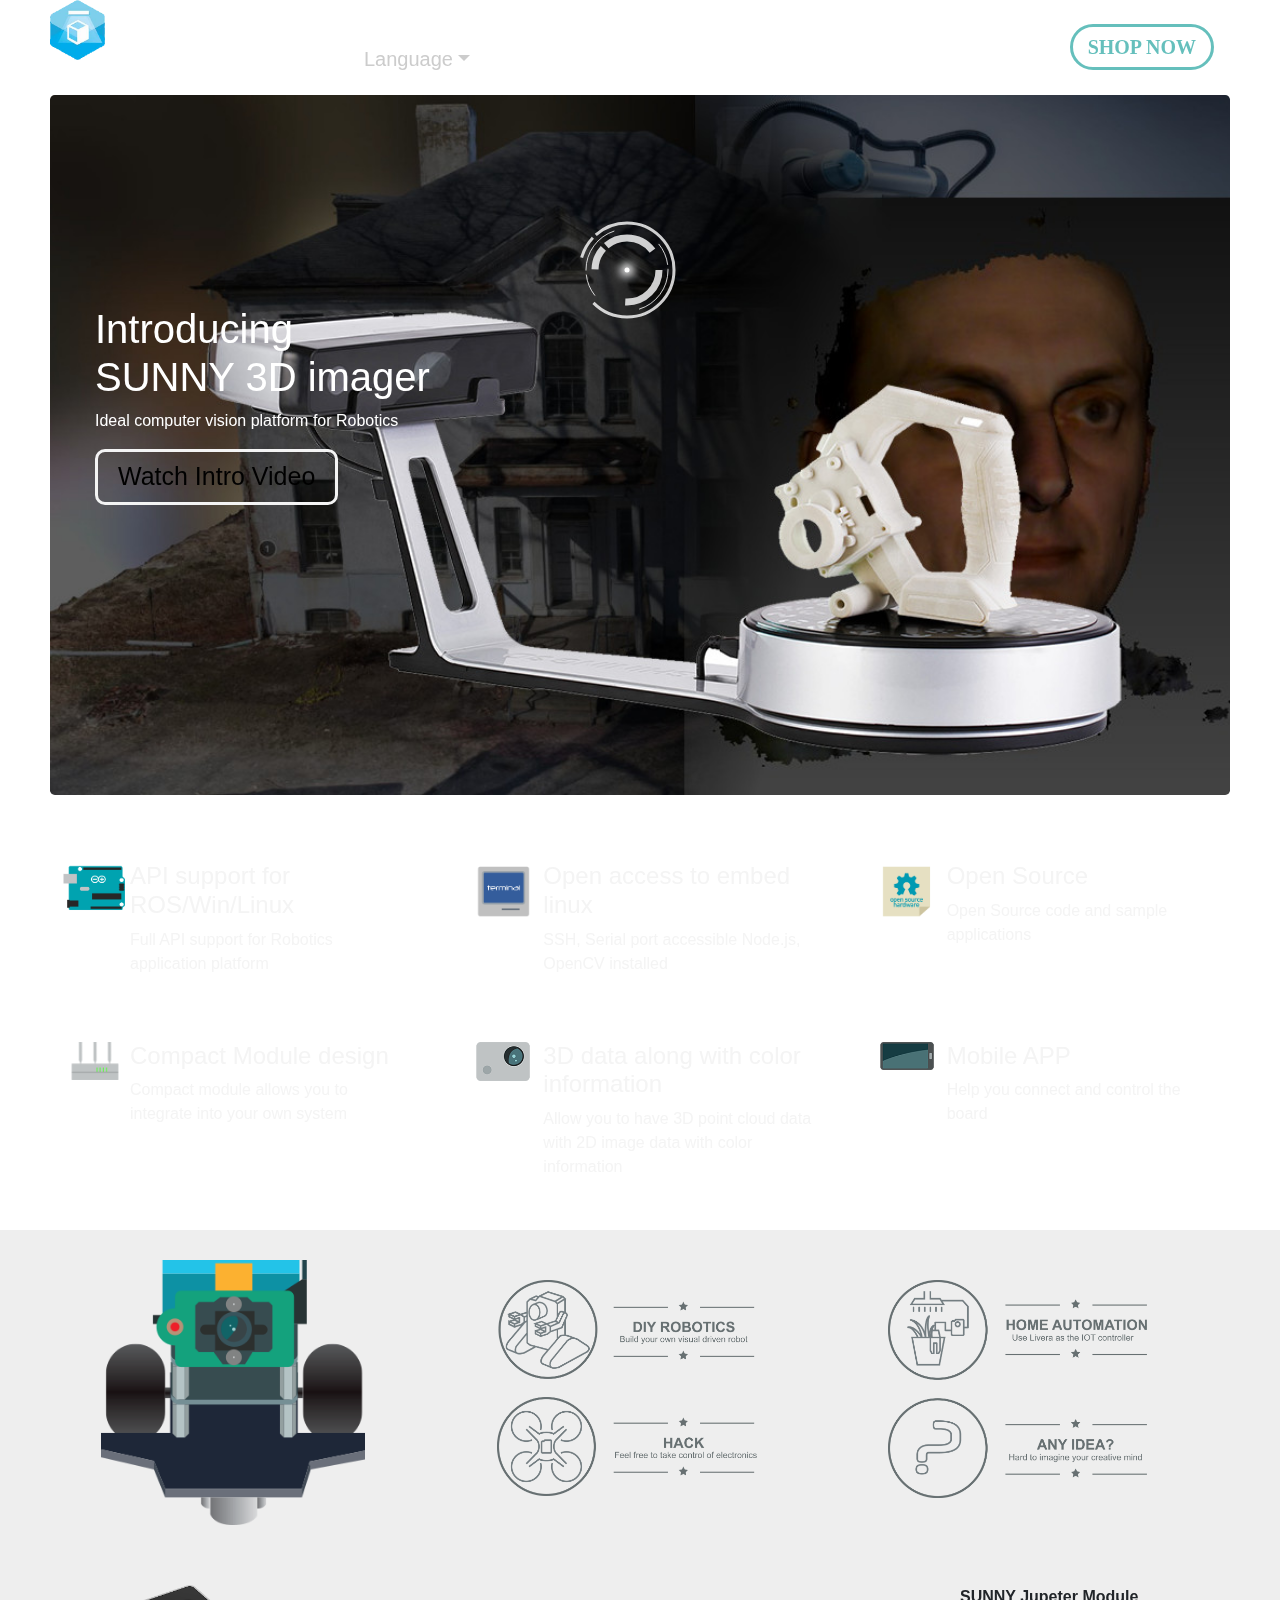
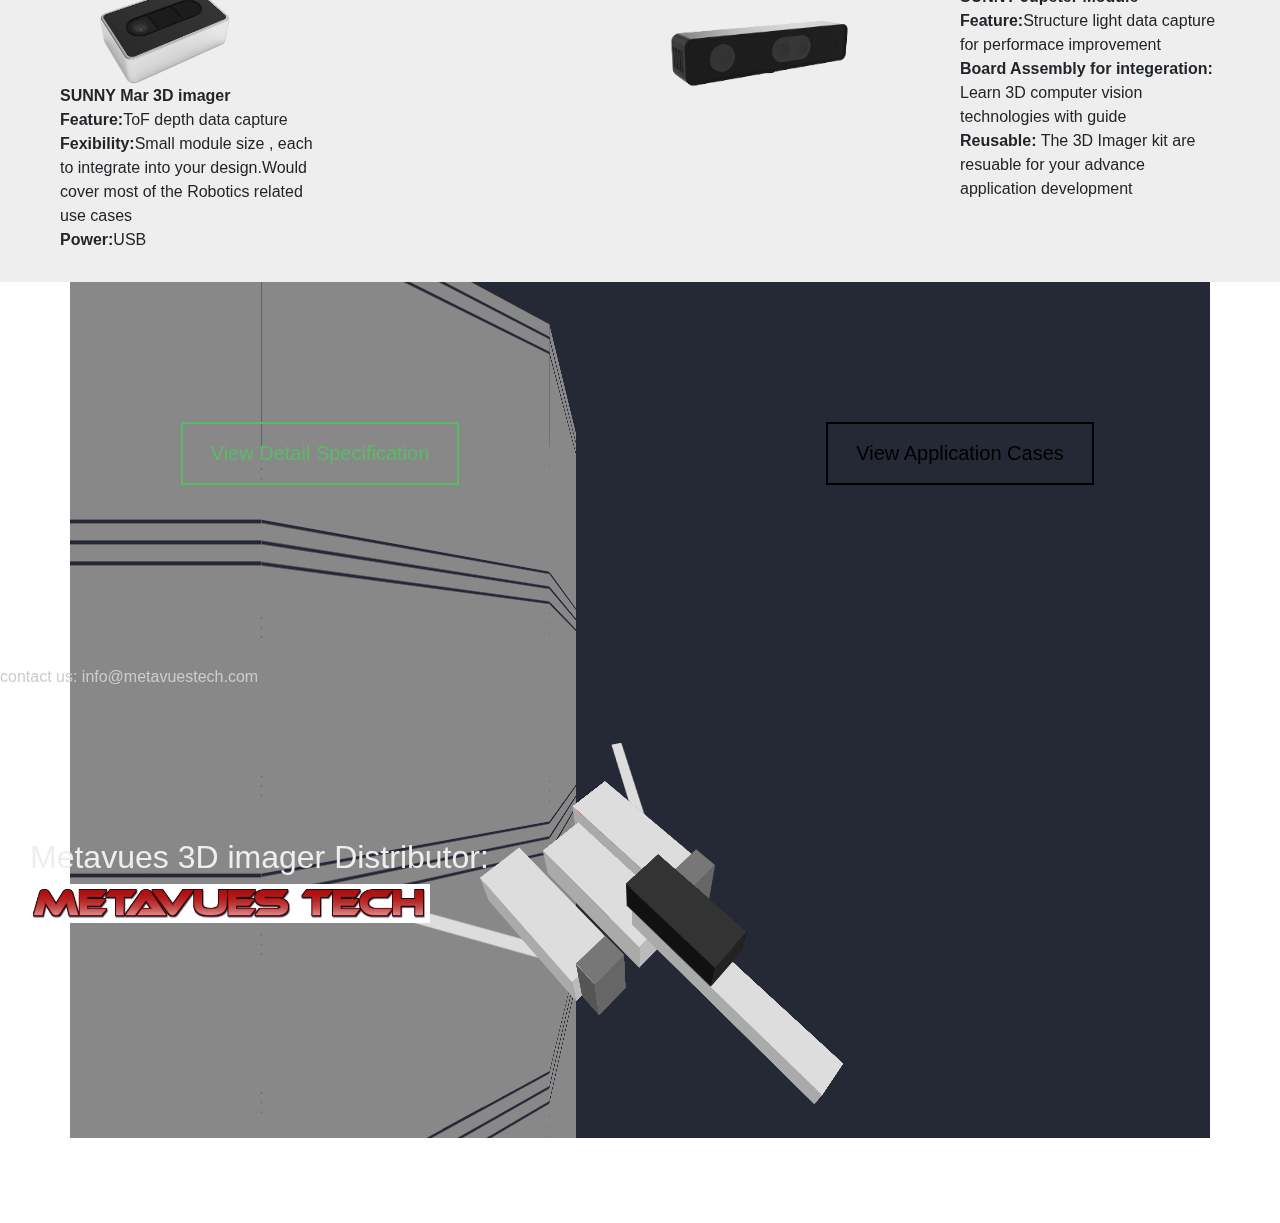
==== commit 2d6256c7: "b3->b4" ====
--- a/index.html
+++ b/index.html
@@ -13,6 +13,7 @@
 
     <title>Metavues Tech</title>
     <!-- Bootstrap -->
+    <!--<link rel="stylesheet" href="https://maxcdn.bootstrapcdn.com/bootstrap/4.0.0/css/bootstrap.min.css" integrity="sha384-Gn5384xqQ1aoWXA+058RXPxPg6fy4IWvTNh0E263XmFcJlSAwiGgFAW/dAiS6JXm" crossorigin="anonymous">-->
     <link href="assets/bootstrap.min.css" rel="stylesheet">
     <link rel="stylesheet" type="text/css" href="assets/style.css">
     <link rel="stylesheet" href="assets/spaceCraft.css">
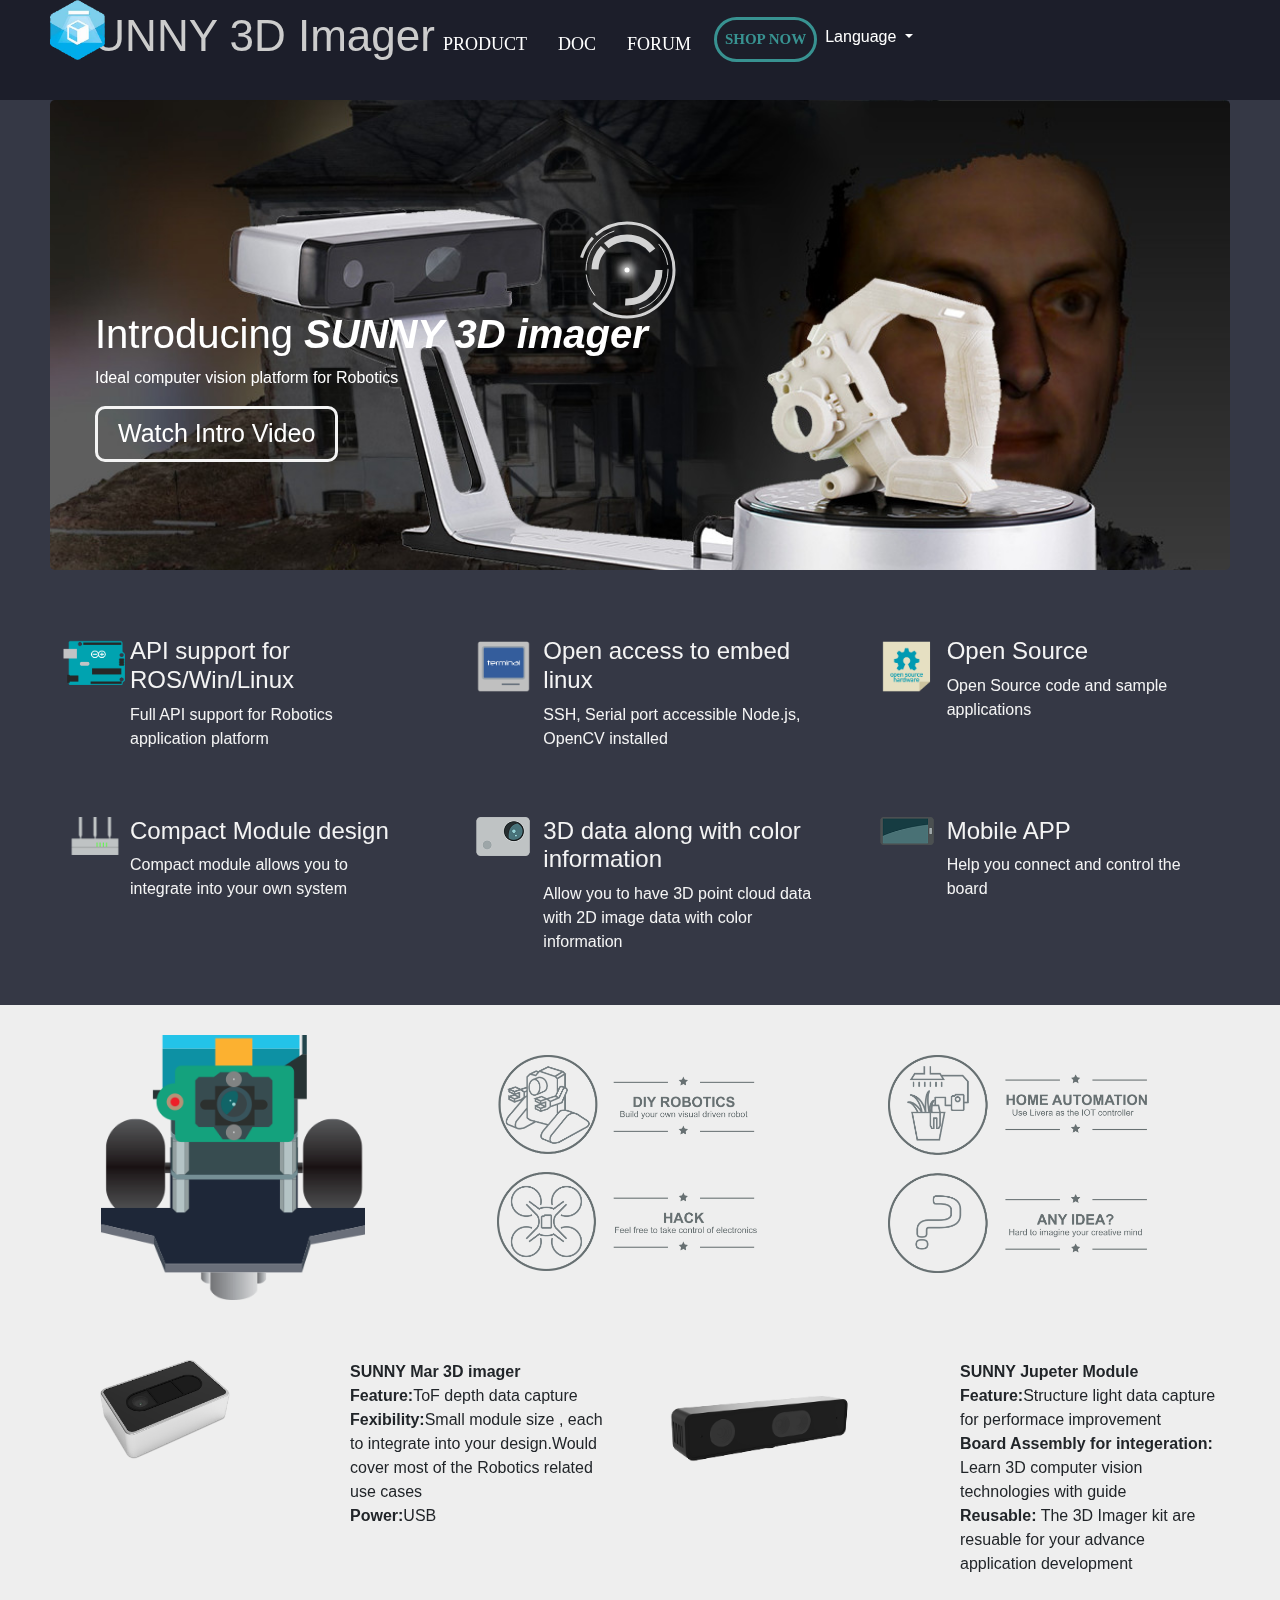
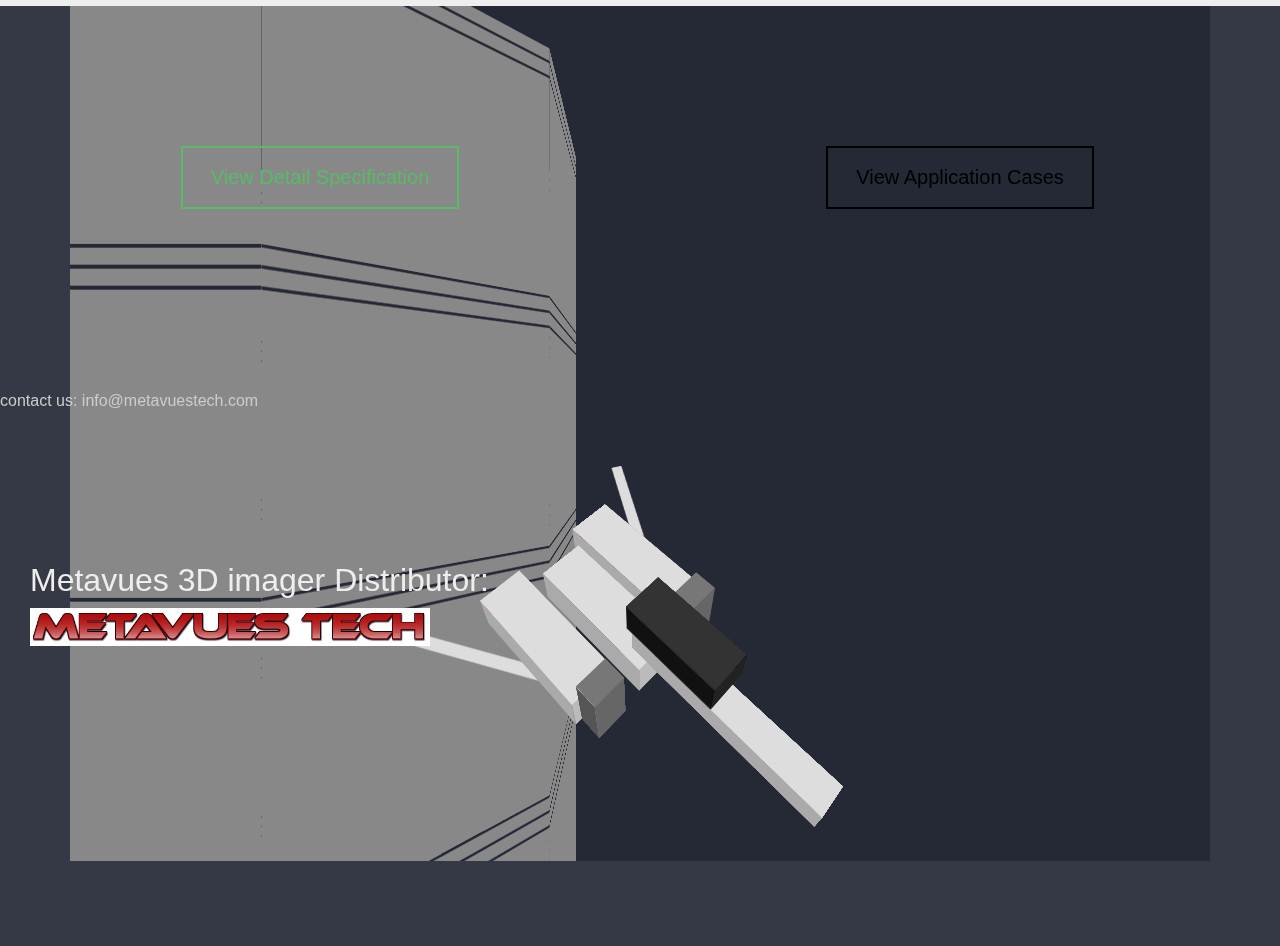
==== commit 698d1f5e: "UI" ====
--- a/index.html
+++ b/index.html
@@ -1,12 +1,17 @@
 <!DOCTYPE html>
-<html lang="zh-CN"><head>
-<script async src="https://www.googletagmanager.com/gtag/js?id=UA-114998708-2"></script>
-<script>
-  window.dataLayer = window.dataLayer || [];
-  function gtag(){dataLayer.push(arguments);}
-  gtag('js', new Date());
-  gtag('config', 'UA-114998708-2');
-</script>
+<html lang="zh-CN">
+<head>
+    <script async src="https://www.googletagmanager.com/gtag/js?id=UA-114998708-2"></script>
+    <script>
+        window.dataLayer = window.dataLayer || [];
+
+        function gtag() {
+            dataLayer.push(arguments);
+        }
+
+        gtag('js', new Date());
+        gtag('config', 'UA-114998708-2');
+    </script>
     <meta http-equiv="Content-Type" content="text/html; charset=UTF-8">
     <meta http-equiv="X-UA-Compatible" content="IE=edge">
     <meta name="viewport" content="width=device-width, initial-scale=1">
@@ -29,98 +34,155 @@
     <!-- HTML5 shim and Respond.js for IE8 support of HTML5 elements and media queries -->
     <!-- WARNING: Respond.js doesn't work if you view the page via file:// -->
     <!--[if lt IE 9]>
-      <script src="//cdn.bootcss.com/html5shiv/3.7.2/html5shiv.min.js"></script>
-      <script src="//cdn.bootcss.com/respond.js/1.4.2/respond.min.js"></script>
+    <script src="//cdn.bootcss.com/html5shiv/3.7.2/html5shiv.min.js"></script>
+    <script src="//cdn.bootcss.com/respond.js/1.4.2/respond.min.js"></script>
     <![endif]-->
-
-
-
 </head>
 
 <body>
-    <nav class="navbar navbar-inverse navbar-fixed-top top-nav">
-        <div class="container-fluid">
-            <div class="navbar-header">
-                <!-- Brand and toggle get grouped for better mobile display -->
-                <!--  <button type="button" class="navbar-toggle collapsed navbar-right" data-toggle="collapse" data-target="#bs-example-navbar-collapse-1" aria-expanded="false">
-                    <span class="sr-only">Toggle navigation</span>
-                    <span class="icon-bar"></span>
-                    <span class="icon-bar"></span>
-                    <span class="icon-bar"></span>
-                    <span class="icon-bar"></span>
-                </button> -->
-                <a class="navbar-brand navbar-left" href="index.html">
-					<img src="assets/img/logo.png" height="60px" style="margin-top:5px">
-
+<nav class="navbar navbar-expand-lg  navbar-default navbar-fixed-top">
+    <button class="navbar-toggler" type="button" data-toggle="collapse" data-target="#navbarSupportedContent"
+            aria-controls="navbarSupportedContent" aria-expanded="false" aria-label="Toggle navigation">
+        <span class="navbar-toggler-icon"></span>
+    </button>
+
+    <!--<div class="container-fluid">-->
+    <!--<div class="navbar-header">-->
+    <!--&lt;!&ndash; Brand and toggle get grouped for better mobile display &ndash;&gt;-->
+    <!--&lt;!&ndash;  <button type="button" class="navbar-toggle collapsed navbar-right" data-toggle="collapse" data-target="#bs-example-navbar-collapse-1" aria-expanded="false">-->
+    <!--<span class="sr-only">Toggle navigation</span>-->
+    <!--<span class="icon-bar"></span>-->
+    <!--<span class="icon-bar"></span>-->
+    <!--<span class="icon-bar"></span>-->
+    <!--<span class="icon-bar"></span>-->
+    <!--</button> &ndash;&gt;-->
+    <a class="navbar-brand navbar-left" href="index.html">
+        <img src="assets/img/logo.png" height="60px" style="margin-top:5px">
+    </a>
+
+
+    <!--</div>-->
+    <!--header-->
+    <div class="collapse navbar-collapse" id="navbarSupportedContent">
+        <ul class="navbar-nav ml-5">
+
+            <p class="navbar-text navbar-left" id="imager">SUNNY 3D Imager</p>
+
+            <li class="nav-item active">
+                <a class="nav-link" href="product.html" id="nav-slack">PRODUCT<span class="sr-only">(current)</span></a>
+            </li>
+
+            <li class="nav-item active">
+                <a class="nav-link" href="/docs" id="nav-doc">DOC <span class="sr-only">(current)</span></a>
+            </li>
+
+            <li class="nav-item active">
+                <a class="nav-link" href="#https://forum.metavuestech.com" id="nav-forum">FORUM <span class="sr-only">(current)</span></a>
+            </li>
+
+            <li class="nav-item active">
+                <a class="nav-link" href="#shop" id="nav-store">SHOP NOW <span class="sr-only">(current)</span></a>
+            </li>
+
+            <li class="nav-item dropdown">
+                <a class="nav-link dropdown-toggle" href="#" id="navbarDropdown" role="button" data-toggle="dropdown"
+                   style="color: white; margin-top: 9px"
+                   aria-haspopup="true" aria-expanded="false">
+                    Language
                 </a>
-                <!--<p class="navbar-text navbar-left" id="imager">SUNNY 3D Imager</p>-->
-            </div>
-
-		  <ul id = "nav-language" class="nav navbar-nav navbar-right" style="display: block;">
-			<li class="dropdown">
-			  <a  href="#" class="dropdown-toggle nav-dropdown" data-toggle="dropdown" role="button" aria-haspopup="true" aria-expanded="false">Language<span class="caret"></span></a>
-			  <ul class="dropdown-menu nav-dropdown" style="text-align:right">
-				<li><a href="index_cn.html" class="nav-dropdown" ><img src="assets/CN.png" height="20"></a></li>
-				<li><a href="#" class="nav-dropdown"><img src="assets/US.png" height="20"></a></li>
-			  </ul>
-			</li>
-		  </ul>
-
-            <div>
-                <a class="navbar-text navbar-right" id="nav-store" href="#shop" style="display: block; margin-top: 16px">SHOP NOW</a>
-                <a class="navbar-text " id="nav-forum" href="https://forum.metavuestech.com" style="display: block;margin-top: 3px">FORUM</a>
-                <a class="navbar-text" id="nav-doc" href="/docs" style="display: block;margin-top: 3px">DOC</a>
-                <a class="navbar-text " id="nav-slack" href="product.html" style="display: block;margin-top: 3px">PRODUCT</a>
-            </div>
-
-
-		</div>
-        <!-- /.container-fluid -->
-    </nav>
-    <div class="jumbotron">
-        <div class="container-fluid">
-            <h1>Introducing<br>SUNNY 3D imager</h1>
-            <p>Ideal computer vision platform for Robotics</p>
-              <button style="padding: 6px; padding-left: 20px; padding-right: 20px; margin-bottom: 20px; border-radius:10px; border:3px solid #f4f4f4; background: none; font-size: 25px;" onclick="playVideo()">Watch Intro Video <span class="glyphicon glyphicon-play" aria-hidden="true"></span></button>
-          
-				<div class="Ironroll-container" style="left: 49%; top: 30%;" data-module="Ironroll">
-
-								
-					<svg class="Ironroll Ironroll-playing animating" viewBox="0 0 430 260" xmlns="http://www.w3.org/2000/svg" xlink="http://www.w3.org/1999/xlink">
-						<defs>
-							<filter id="Ironroll-glow" height="700%" width="700%" x="-300%" y="-300%">
-								 
-								<feMorphology operator="dilate" radius="4" in="SourceAlpha" result="thicken"></feMorphology>
-								 
-								<feGaussianBlur in="thicken" stdDeviation="5" result="blurred"></feGaussianBlur>
-								 
-								<feFlood flood-color="rgba(255,255,255,0.997)" result="glowColor"></feFlood>
-								 
-								<feComposite in="glowColor" in2="blurred" operator="in" result="softGlow_colored"></feComposite>
-								 
-								<feMerge>
-									<feMergeNode in="softGlow_colored"></feMergeNode>
-									<feMergeNode in="SourceGraphic"></feMergeNode>
-								</feMerge>
-							</filter>
-						</defs>
-
-						<g class="Ironroll-circles" width="94" height="94" fill="none" fill-rule="evenodd" stroke="#fff">
-							<circle class="circle-1" cx="215" cy="130" r="47" stroke-width="3" stroke-dasharray="111 49 23 4"></circle>
-							<circle class="circle-2" cx="215" cy="130" r="41" stroke-width="1" stroke-dasharray="52 49 23 4"></circle>
-							<circle class="circle-3" cx="215" cy="130" r="32" stroke-width="7" stroke-dasharray="52 49 23 4"></circle>
-						</g>
-
-						<circle class="Ironroll-dot" fill="#fff" cx="50%" cy="50%" r="2.5px" stroke-width="3%"></circle>
-
-						<circle class="Ironroll-glowing" fill="#fff" cx="50%" cy="50%" r="2.5px" stroke-width="3%" filter="url(#Ironroll-glow)"></circle>
-						<g width="214" height="129" transform="translate(214, -119)">
-							<line class="Ironroll-line" fill="none" stroke="#fff" stroke-width="1.125" stroke-dasharray="2" x1="1" y1="249" x2="56" y2="194"></line>
-						</g>
-					</svg>
-
-
-						<label class="Ironroll-link">
+                <div class="dropdown-menu" aria-labelledby="navbarDropdown">
+                    <a class="dropdown-item" href="index_cn.html">
+                        <img src="assets/CN.png" height="20">
+                    </a>
+                    <a class="dropdown-item" href="#">
+                        <img src="assets/US.png" height="20">
+                    </a>
+
+                </div>
+            </li>
+        </ul>
+    </div>
+
+
+    <!--<ul id = "nav-language" class="nav navbar-nav navbar-right" style="display: block;">-->
+    <!--<li class="dropdown">-->
+    <!--<a  href="#" class="dropdown-toggle nav-dropdown" data-toggle="dropdown" role="button" aria-haspopup="true" aria-expanded="false">Language<span class="caret"></span></a>-->
+    <!--<ul class="dropdown-menu nav-dropdown" style="text-align:right">-->
+    <!--<li><a href="index_cn.html" class="nav-dropdown" ><img src="assets/CN.png" height="20"></a></li>-->
+    <!--<li><a href="#" class="nav-dropdown"><img src="assets/US.png" height="20"></a></li>-->
+    <!--</ul>-->
+    <!--</li>-->
+    <!--</ul>-->
+
+    <!--<div>-->
+    <!--<a class="navbar-text navbar-right" id="nav-store" href="#shop" style="display: block; margin-top: 16px">SHOP NOW</a>-->
+    <!--<a class="navbar-text " id="nav-forum" href="https://forum.metavuestech.com" style="display: block;margin-top: 3px">FORUM</a>-->
+    <!--<a class="navbar-text" id="nav-doc" href="/docs" style="display: block;margin-top: 3px">DOC</a>-->
+    <!--<a class="navbar-text " id="nav-slack" href="product.html" style="display: block;margin-top: 3px">PRODUCT</a>-->
+    <!--</div>-->
+
+    <!-- /.container-fluid -->
+</nav>
+
+
+<div class="jumbotron">
+    <div class="container-fluid">
+        <h1>
+            Introducing
+            <strong>
+                <em>
+                SUNNY 3D imager
+                </em>
+            </strong>
+        </h1>
+        <p>Ideal computer vision platform for Robotics</p>
+        <button style="padding: 6px; padding-left: 20px; padding-right: 20px; margin-bottom: 20px; border-radius:10px; border:3px solid #f4f4f4; background: none; font-size: 25px;"
+                onclick="playVideo()"><span class="glyphicon glyphicon-play text-white" aria-hidden="true">Watch Intro Video</span>
+        </button>
+
+        <div class="Ironroll-container" style="left: 49%; top: 30%;" data-module="Ironroll">
+
+            <svg class="Ironroll Ironroll-playing animating" viewBox="0 0 430 260" xmlns="http://www.w3.org/2000/svg"
+                 xlink="http://www.w3.org/1999/xlink">
+                <defs>
+                    <filter id="Ironroll-glow" height="700%" width="700%" x="-300%" y="-300%">
+
+                        <feMorphology operator="dilate" radius="4" in="SourceAlpha" result="thicken"></feMorphology>
+
+                        <feGaussianBlur in="thicken" stdDeviation="5" result="blurred"></feGaussianBlur>
+
+                        <feFlood flood-color="rgba(255,255,255,0.997)" result="glowColor"></feFlood>
+
+                        <feComposite in="glowColor" in2="blurred" operator="in" result="softGlow_colored"></feComposite>
+
+                        <feMerge>
+                            <feMergeNode in="softGlow_colored"></feMergeNode>
+                            <feMergeNode in="SourceGraphic"></feMergeNode>
+                        </feMerge>
+                    </filter>
+                </defs>
+
+                <g class="Ironroll-circles" width="94" height="94" fill="none" fill-rule="evenodd" stroke="#fff">
+                    <circle class="circle-1" cx="215" cy="130" r="47" stroke-width="3"
+                            stroke-dasharray="111 49 23 4"></circle>
+                    <circle class="circle-2" cx="215" cy="130" r="41" stroke-width="1"
+                            stroke-dasharray="52 49 23 4"></circle>
+                    <circle class="circle-3" cx="215" cy="130" r="32" stroke-width="7"
+                            stroke-dasharray="52 49 23 4"></circle>
+                </g>
+
+                <circle class="Ironroll-dot" fill="#fff" cx="50%" cy="50%" r="2.5px" stroke-width="3%"></circle>
+
+                <circle class="Ironroll-glowing" fill="#fff" cx="50%" cy="50%" r="2.5px" stroke-width="3%"
+                        filter="url(#Ironroll-glow)"></circle>
+                <g width="214" height="129" transform="translate(214, -119)">
+                    <line class="Ironroll-line" fill="none" stroke="#fff" stroke-width="1.125" stroke-dasharray="2"
+                          x1="1" y1="249" x2="56" y2="194"></line>
+                </g>
+            </svg>
+
+
+            <label class="Ironroll-link">
 							<span class="Ironroll-textframe">
 							<span class="textframe-text">
 								<div class="borderTL"></div>
@@ -128,471 +190,465 @@
 								<div class="borderAngle"></div>
 								</span>
 							</span>
-						</label>
-				</div>
-		  
-        </div>  
+            </label>
+        </div>
+
+    </div>
 </div>
 
 
-
-
-    
-    <div id="featureblock">
-        <div class="container-fluid" id="featureblock-container">
-            <div class="row" id="featureList">
-                <div class="col-md-4">
-                    <div class="media" id="icon1">
-                        <div class="media-left media-top">
-                            <img src="assets/icon1.png">
+<div id="featureblock">
+    <div class="container-fluid" id="featureblock-container">
+        <div class="row" id="featureList">
+            <div class="col-md-4">
+                <div class="media" id="icon1">
+                    <div class="media-left media-top">
+                        <img src="assets/icon1.png">
+                    </div>
+                    <div class="media-body">
+                        <h4 class="media-heading">API support for ROS/Win/Linux</h4>
+                        <p>Full API support for Robotics application platform</p>
+                    </div>
+                </div>
+            </div>
+            <div class="col-md-4">
+                <div class="media" id="icon2">
+                    <div class="media-left media-top">
+                        <img src="assets/icon2.png">
+                    </div>
+                    <div class="media-body">
+                        <h4 class="media-heading">Open access to embed linux</h4>
+                        <p>SSH, Serial port accessible Node.js, OpenCV installed</p>
+                    </div>
+                </div>
+            </div>
+            <div class="col-md-4">
+                <div class="media" id="icon3">
+                    <div class="media-left media-top">
+                        <img src="assets/icon3.png">
+                    </div>
+                    <div class="media-body">
+                        <h4 class="media-heading">Open Source</h4>
+                        <p>Open Source code and sample applications</p>
+                    </div>
+                </div>
+            </div>
+        </div>
+        <div class="row" id="featureList">
+            <div class="col-md-4">
+                <div class="media" id="icon4">
+                    <div class="media-left media-top">
+                        <img src="assets/icon4.png">
+                    </div>
+                    <div class="media-body">
+                        <h4 class="media-heading">Compact Module design</h4>
+                        <p>Compact module allows you to integrate into your own system </p>
+                    </div>
+                </div>
+            </div>
+            <div class="col-md-4">
+                <div class="media" id="icon5">
+                    <div class="media-left media-top">
+                        <img src="assets/icon5.png">
+                    </div>
+                    <div class="media-body">
+                        <h4 class="media-heading">3D data along with color information</h4>
+                        <p>Allow you to have 3D point cloud data with 2D image data with color information</p>
+                    </div>
+                </div>
+            </div>
+            <div class="col-md-4">
+                <div class="media" id="icon6">
+                    <div class="media-left media-top">
+                        <img src="assets/icon6.png">
+                    </div>
+                    <div class="media-body">
+                        <h4 class="media-heading">Mobile APP</h4>
+                        <p>Help you connect and control the board</p>
+                    </div>
+                </div>
+            </div>
+        </div>
+    </div>
+</div>
+<div class="container-fluid" id="coulddolist">
+    <div class="row">
+        <div class="col-md-4">
+            <img src="assets/icon11.png" id="icon7">
+        </div>
+        <div class="col-md-8">
+            <div class="row">
+                <div class="col-md-6">
+                    <img src="assets/icon8.png" id="icon8">
+                </div>
+                <div class="col-md-6">
+                    <img src="assets/icon9.png" id="icon9">
+                </div>
+            </div>
+        </div>
+    </div>
+</div>
+
+<div class="container-fluid" id="coulddolist">
+    <div class="row">
+        <div class="col-md-6">
+            <div class="row">
+                <div class="col-md-6">
+                    <img src="assets/Mar03Icon.png" id="icon10">
+                </div>
+                <div class="col-md-6">
+                    <span><strong>SUNNY Mar 3D imager</strong></span><br>
+                    <span><strong>Feature:</strong></span>ToF depth data capture</br>
+                    <span><strong>Fexibility:</strong>Small module size , each to integrate into your design.Would cover most of the Robotics related use cases</span><br>
+                    <span><strong>Power:</strong>USB</span>
+                </div>
+            </div>
+        </div>
+        <div class="col-md-6">
+            <div class="row">
+                <div class="col-md-6">
+                    <img src="assets/Jupiter.png" id="icon11">
+                </div>
+                <div class="col-md-6">
+                    <span><strong>SUNNY Jupeter Module</strong></span><br>
+                    <span><strong>Feature:</strong></span><span>Structure light data capture for performace improvement</span></br>
+                    <span><strong>Board Assembly for integeration:</strong> Learn 3D computer vision technologies with guide </span><br>
+                    <span><strong>Reusable:</strong> The 3D Imager kit  are resuable for your advance application development</span>
+                </div>
+            </div>
+        </div>
+    </div>
+</div>
+
+<div id="links" class="container－fluid">
+    <div class="row">
+        <div class="col-md-6">
+            <div class="text-center">
+
+                <button class="btn btn-xlarge outline" style="color: #59bb67; margin-top: 40px;"
+                        onclick="location='spec.html';">
+                    View Detail Specification
+                </button>
+            </div>
+        </div>
+        <div class="col-md-6">
+            <div class="text-center">
+                <button class="btn btn-xlarge outline" style="margin-top: 40px" onclick="">
+                    View Application Cases
+                </button>
+            </div>
+        </div>
+    </div>
+    <div class="row">
+        <div class="text-center" style="color: #ccc; margin-top: 180px; ">
+            <p>contact us: info@metavuestech.com</p>
+        </div>
+    </div>
+
+
+    <!-- animation -->
+    <div class="container" ontouchstart="">
+        <div class="tunnel" style="width: 100%;">
+            <div class="tunnel-ring">
+                <div class="side"></div>
+                <div class="side"></div>
+                <div class="side"></div>
+                <div class="side"></div>
+                <div class="side"></div>
+                <div class="side"></div>
+                <div class="side"></div>
+                <div class="side"></div>
+            </div>
+            <div class="tunnel-ring">
+                <div class="side"></div>
+                <div class="side"></div>
+                <div class="side"></div>
+                <div class="side"></div>
+                <div class="side"></div>
+                <div class="side"></div>
+                <div class="side"></div>
+                <div class="side"></div>
+            </div>
+            <div class="tunnel-ring">
+                <div class="side"></div>
+                <div class="side"></div>
+                <div class="side"></div>
+                <div class="side"></div>
+                <div class="side"></div>
+                <div class="side"></div>
+                <div class="side"></div>
+                <div class="side"></div>
+            </div>
+            <div class="tunnel-ring">
+                <div class="side"></div>
+                <div class="side"></div>
+                <div class="side"></div>
+                <div class="side"></div>
+                <div class="side"></div>
+                <div class="side"></div>
+                <div class="side"></div>
+                <div class="side"></div>
+            </div>
+            <div class="tunnel-ring">
+                <div class="side"></div>
+                <div class="side"></div>
+                <div class="side"></div>
+                <div class="side"></div>
+                <div class="side"></div>
+                <div class="side"></div>
+                <div class="side"></div>
+                <div class="side"></div>
+            </div>
+            <div class="tunnel-ring">
+                <div class="side"></div>
+                <div class="side"></div>
+                <div class="side"></div>
+                <div class="side"></div>
+                <div class="side"></div>
+                <div class="side"></div>
+                <div class="side"></div>
+                <div class="side"></div>
+            </div>
+            <div class="tunnel-ring">
+                <div class="side"></div>
+                <div class="side"></div>
+                <div class="side"></div>
+                <div class="side"></div>
+                <div class="side"></div>
+                <div class="side"></div>
+                <div class="side"></div>
+                <div class="side"></div>
+            </div>
+            <div class="tunnel-ring">
+                <div class="side"></div>
+                <div class="side"></div>
+                <div class="side"></div>
+                <div class="side"></div>
+                <div class="side"></div>
+                <div class="side"></div>
+                <div class="side"></div>
+                <div class="side"></div>
+            </div>
+            <div class="tunnel-ring">
+                <div class="side"></div>
+                <div class="side"></div>
+                <div class="side"></div>
+                <div class="side"></div>
+                <div class="side"></div>
+                <div class="side"></div>
+                <div class="side"></div>
+                <div class="side"></div>
+            </div>
+            <div class="tunnel-ring">
+                <div class="side"></div>
+                <div class="side"></div>
+                <div class="side"></div>
+                <div class="side"></div>
+                <div class="side"></div>
+                <div class="side"></div>
+                <div class="side"></div>
+                <div class="side"></div>
+            </div>
+            <div class="tunnel-ring">
+                <div class="side"></div>
+                <div class="side"></div>
+                <div class="side"></div>
+                <div class="side"></div>
+                <div class="side"></div>
+                <div class="side"></div>
+                <div class="side"></div>
+                <div class="side"></div>
+            </div>
+            <div class="tunnel-ring">
+                <div class="side"></div>
+                <div class="side"></div>
+                <div class="side"></div>
+                <div class="side"></div>
+                <div class="side"></div>
+                <div class="side"></div>
+                <div class="side"></div>
+                <div class="side"></div>
+            </div>
+            <div class="tunnel-ring">
+                <div class="side"></div>
+                <div class="side"></div>
+                <div class="side"></div>
+                <div class="side"></div>
+                <div class="side"></div>
+                <div class="side"></div>
+                <div class="side"></div>
+                <div class="side"></div>
+            </div>
+            <div class="tunnel-ring">
+                <div class="side"></div>
+                <div class="side"></div>
+                <div class="side"></div>
+                <div class="side"></div>
+                <div class="side"></div>
+                <div class="side"></div>
+                <div class="side"></div>
+                <div class="side"></div>
+            </div>
+            <div class="tunnel-ring">
+                <div class="side"></div>
+                <div class="side"></div>
+                <div class="side"></div>
+                <div class="side"></div>
+                <div class="side"></div>
+                <div class="side"></div>
+                <div class="side"></div>
+                <div class="side"></div>
+            </div>
+            <div class="tunnel-ring">
+                <div class="side"></div>
+                <div class="side"></div>
+                <div class="side"></div>
+                <div class="side"></div>
+                <div class="side"></div>
+                <div class="side"></div>
+                <div class="side"></div>
+                <div class="side"></div>
+            </div>
+            <div class="tunnel-ring">
+                <div class="side"></div>
+                <div class="side"></div>
+                <div class="side"></div>
+                <div class="side"></div>
+                <div class="side"></div>
+                <div class="side"></div>
+                <div class="side"></div>
+                <div class="side"></div>
+            </div>
+            <div class="tunnel-ring">
+                <div class="side"></div>
+                <div class="side"></div>
+                <div class="side"></div>
+                <div class="side"></div>
+                <div class="side"></div>
+                <div class="side"></div>
+                <div class="side"></div>
+                <div class="side"></div>
+            </div>
+        </div>
+        <div class="fighter">
+            <div class="part gun">
+                <div class="g-side front">
+                    <div class="gun-inner">
+                        <div class="gi-side front">
+                            <div class="laser"></div>
                         </div>
-                        <div class="media-body">
-                            <h4 class="media-heading">API support for ROS/Win/Linux</h4>
-                            <p>Full API support for Robotics application platform</p>
+                        <div class="gi-side left"></div>
+                        <div class="gi-side bottom"></div>
+                        <div class="gi-side right"></div>
+                        <div class="gi-side top"></div>
+                    </div>
+                </div>
+                <div class="g-side left"></div>
+                <div class="g-side bottom"></div>
+                <div class="g-side right"></div>
+                <div class="g-side top"></div>
+            </div>
+            <div class="part main">
+                <div class="m-shortside front"></div>
+                <div class="m-longside bottom"></div>
+                <div class="m-longside left"></div>
+                <div class="m-longside right"></div>
+                <div class="m-longside top">
+                    <div class="cockpit"></div>
+                </div>
+            </div>
+            <div class="part wing left"></div>
+            <div class="part wing right"></div>
+            <div class="part fr-engine-pt-left">
+                <div class="fe-longside front"></div>
+                <div class="fe-shortside bottom"></div>
+                <div class="fe-longside left"></div>
+                <div class="fe-longside right"></div>
+                <div class="fe-shortside top"></div>
+            </div>
+            <div class="part fr-engine-pt-right">
+                <div class="fe-longside front"></div>
+                <div class="fe-shortside bottom"></div>
+                <div class="fe-longside left"></div>
+                <div class="fe-longside right"></div>
+                <div class="fe-shortside top"></div>
+            </div>
+            <div class="part left-engine">
+                <div class="longside left"></div>
+                <div class="shortside front"></div>
+                <div class="longside bottom"></div>
+                <div class="shortside back">
+                    <div class="exhaust"></div>
+                </div>
+                <div class="longside right"></div>
+                <div class="longside top">
+                    <div class="upper-engine">
+                        <div class="u-longside left"></div>
+                        <div class="u-shortside front"></div>
+                        <div class="u-shortside back">
+                            <div class="exhaust"></div>
                         </div>
-                    </div>
-                </div>
-                <div class="col-md-4">
-                    <div class="media" id="icon2">
-                        <div class="media-left media-top">
-                            <img src="assets/icon2.png">
+                        <div class="u-longside right"></div>
+                        <div class="u-longside top"></div>
+                    </div>
+                </div>
+            </div>
+            <div class="part middle">
+                <div class="longside left"></div>
+                <div class="shortside front"></div>
+                <div class="longside bottom"></div>
+                <div class="shortside back"></div>
+                <div class="longside right"></div>
+                <div class="longside top">
+                    <div class="fin">
+                        <div class="f-longside left"></div>
+                        <div class="f-shortside front"></div>
+                        <div class="f-longside right"></div>
+                        <div class="f-shortside back"></div>
+                        <div class="f-longside top"></div>
+                    </div>
+                </div>
+            </div>
+            <div class="part right-engine">
+                <div class="longside left"></div>
+                <div class="shortside front"></div>
+                <div class="longside bottom"></div>
+                <div class="shortside back">
+                    <div class="exhaust"></div>
+                </div>
+                <div class="longside right"></div>
+                <div class="longside top">
+                    <div class="upper-engine">
+                        <div class="u-longside left"></div>
+                        <div class="u-shortside front"></div>
+                        <div class="u-shortside back">
+                            <div class="exhaust"></div>
                         </div>
-                        <div class="media-body">
-                            <h4 class="media-heading">Open access to embed linux</h4>
-                            <p>SSH, Serial port accessible Node.js, OpenCV installed</p>
-                        </div>
-                    </div>
-                </div>
-                <div class="col-md-4">
-                    <div class="media" id="icon3">
-                        <div class="media-left media-top">
-                            <img src="assets/icon3.png">
-                        </div>
-                        <div class="media-body">
-                            <h4 class="media-heading">Open Source</h4>
-                            <p>Open Source code and sample applications</p>
-                        </div>
-                    </div>
-                </div>
-            </div>
-            <div class="row" id="featureList">
-                <div class="col-md-4">
-                    <div class="media" id="icon4">
-                        <div class="media-left media-top">
-                            <img src="assets/icon4.png">
-                        </div>
-                        <div class="media-body">
-                            <h4 class="media-heading">Compact Module design</h4>
-                            <p>Compact module allows you to integrate into your own system </p>
-                        </div>
-                    </div>
-                </div>
-                <div class="col-md-4">
-                    <div class="media" id="icon5">
-                        <div class="media-left media-top">
-                            <img src="assets/icon5.png">
-                        </div>
-                        <div class="media-body">
-                            <h4 class="media-heading">3D data along with color information</h4>
-                            <p>Allow you to have 3D point cloud data with 2D image data with color information</p>
-                        </div>
-                    </div>
-                </div>
-                <div class="col-md-4">
-                    <div class="media" id="icon6">
-                        <div class="media-left media-top">
-                            <img src="assets/icon6.png">
-                        </div>
-                        <div class="media-body">
-                            <h4 class="media-heading">Mobile APP</h4>
-                            <p>Help you connect and control the board</p>
-                        </div>
-                    </div>
-                </div>
-            </div>
-        </div>
-    </div>
-    <div class="container-fluid" id="coulddolist">
-        <div class="row">
-            <div class="col-md-4">
-                <img src="assets/icon11.png" id="icon7">
-            </div>
-            <div class="col-md-8">
-                <div class="row">
-                    <div class="col-md-6">
-                        <img src="assets/icon8.png" id="icon8">
-                    </div>
-                    <div class="col-md-6">
-                        <img src="assets/icon9.png" id="icon9">
-                    </div>
-                </div>
-            </div>
-        </div>
-    </div>
-
-     <div class="container-fluid" id="coulddolist">
-        <div class="row">
-            <div class="col-md-6">
-                <!-- <div class="row"> -->
-                     <div class="col-md-6">
-                         <img src="assets/Mar03Icon.png" id="icon10">
-                    </div>
-                    <div class="col-md-6">
-                       <span><strong>SUNNY Mar 3D imager</strong></span><br>
-                       <span><strong>Feature:</strong></span>ToF depth data capture</br>
-					   <span><strong>Fexibility:</strong>Small module size , each to integrate into your design.Would cover most of the Robotics related use cases</span><br>
-                       <span><strong>Power:</strong>USB</span>
-                    </div>
-                <!-- </div> -->
-            </div>
-            <div class="col-md-6">
-                <div class="row">
-                    <div class="col-md-6">
-                         <img src="assets/Jupiter.png" id="icon11">
-                    </div>
-                    <div class="col-md-6">
-                       <span><strong>SUNNY Jupeter Module</strong></span><br>
-					   <span><strong>Feature:</strong></span><span>Structure light data capture for performace improvement</span></br>
-                       <span><strong>Board Assembly for integeration:</strong> Learn 3D computer vision technologies with guide </span><br>
-                       <span><strong>Reusable:</strong> The 3D Imager kit  are resuable for your advance application development</span>
-                    </div>
-                </div>
-            </div>
-        </div>
-    </div>
-   
-    <div id="links" class="container－fluid">
-        <div class="row">
-            <div class="col-md-6">
-                <div class="text-center">
-
-                    <button class="btn btn-xlarge outline" style="color: #59bb67; margin-top: 40px;" onclick="location='spec.html';">
-                        View Detail Specification
-                    </button>
-                </div>
-            </div>
-            <div class="col-md-6">
-                <div class="text-center">
-                    <button class="btn btn-xlarge outline" style="margin-top: 40px" onclick="">
-                        View Application Cases
-                    </button>
-                </div>
-            </div>
-            </div>
-        <div class="row">
-            <div class="text-center" style="color: #ccc; margin-top: 180px; ">
-                <p>contact us: info@metavuestech.com</p>
-            </div>
-        </div>
-
-
-<!-- animation -->
-             <div class="container" ontouchstart="">
-  <div class="tunnel" style="width: 100%;">
-    <div class="tunnel-ring">
-      <div class="side"></div>
-      <div class="side"></div>
-      <div class="side"></div>
-      <div class="side"></div>
-      <div class="side"></div>
-      <div class="side"></div>
-      <div class="side"></div>
-      <div class="side"></div>
-    </div>
-    <div class="tunnel-ring">
-      <div class="side"></div>
-      <div class="side"></div>
-      <div class="side"></div>
-      <div class="side"></div>
-      <div class="side"></div>
-      <div class="side"></div>
-      <div class="side"></div>
-      <div class="side"></div>
-    </div>
-    <div class="tunnel-ring">
-      <div class="side"></div>
-      <div class="side"></div>
-      <div class="side"></div>
-      <div class="side"></div>
-      <div class="side"></div>
-      <div class="side"></div>
-      <div class="side"></div>
-      <div class="side"></div>
-    </div>
-    <div class="tunnel-ring">
-      <div class="side"></div>
-      <div class="side"></div>
-      <div class="side"></div>
-      <div class="side"></div>
-      <div class="side"></div>
-      <div class="side"></div>
-      <div class="side"></div>
-      <div class="side"></div>
-    </div>
-    <div class="tunnel-ring">
-      <div class="side"></div>
-      <div class="side"></div>
-      <div class="side"></div>
-      <div class="side"></div>
-      <div class="side"></div>
-      <div class="side"></div>
-      <div class="side"></div>
-      <div class="side"></div>
-    </div>
-    <div class="tunnel-ring">
-      <div class="side"></div>
-      <div class="side"></div>
-      <div class="side"></div>
-      <div class="side"></div>
-      <div class="side"></div>
-      <div class="side"></div>
-      <div class="side"></div>
-      <div class="side"></div>
-    </div>
-    <div class="tunnel-ring">
-      <div class="side"></div>
-      <div class="side"></div>
-      <div class="side"></div>
-      <div class="side"></div>
-      <div class="side"></div>
-      <div class="side"></div>
-      <div class="side"></div>
-      <div class="side"></div>
-    </div>
-    <div class="tunnel-ring">
-      <div class="side"></div>
-      <div class="side"></div>
-      <div class="side"></div>
-      <div class="side"></div>
-      <div class="side"></div>
-      <div class="side"></div>
-      <div class="side"></div>
-      <div class="side"></div>
-    </div>
-    <div class="tunnel-ring">
-      <div class="side"></div>
-      <div class="side"></div>
-      <div class="side"></div>
-      <div class="side"></div>
-      <div class="side"></div>
-      <div class="side"></div>
-      <div class="side"></div>
-      <div class="side"></div>
-    </div>
-    <div class="tunnel-ring">
-      <div class="side"></div>
-      <div class="side"></div>
-      <div class="side"></div>
-      <div class="side"></div>
-      <div class="side"></div>
-      <div class="side"></div>
-      <div class="side"></div>
-      <div class="side"></div>
-    </div>
-    <div class="tunnel-ring">
-      <div class="side"></div>
-      <div class="side"></div>
-      <div class="side"></div>
-      <div class="side"></div>
-      <div class="side"></div>
-      <div class="side"></div>
-      <div class="side"></div>
-      <div class="side"></div>
-    </div>
-    <div class="tunnel-ring">
-      <div class="side"></div>
-      <div class="side"></div>
-      <div class="side"></div>
-      <div class="side"></div>
-      <div class="side"></div>
-      <div class="side"></div>
-      <div class="side"></div>
-      <div class="side"></div>
-    </div>
-    <div class="tunnel-ring">
-      <div class="side"></div>
-      <div class="side"></div>
-      <div class="side"></div>
-      <div class="side"></div>
-      <div class="side"></div>
-      <div class="side"></div>
-      <div class="side"></div>
-      <div class="side"></div>
-    </div>
-    <div class="tunnel-ring">
-      <div class="side"></div>
-      <div class="side"></div>
-      <div class="side"></div>
-      <div class="side"></div>
-      <div class="side"></div>
-      <div class="side"></div>
-      <div class="side"></div>
-      <div class="side"></div>
-    </div>
-    <div class="tunnel-ring">
-      <div class="side"></div>
-      <div class="side"></div>
-      <div class="side"></div>
-      <div class="side"></div>
-      <div class="side"></div>
-      <div class="side"></div>
-      <div class="side"></div>
-      <div class="side"></div>
-    </div>
-    <div class="tunnel-ring">
-      <div class="side"></div>
-      <div class="side"></div>
-      <div class="side"></div>
-      <div class="side"></div>
-      <div class="side"></div>
-      <div class="side"></div>
-      <div class="side"></div>
-      <div class="side"></div>
-    </div>
-    <div class="tunnel-ring">
-      <div class="side"></div>
-      <div class="side"></div>
-      <div class="side"></div>
-      <div class="side"></div>
-      <div class="side"></div>
-      <div class="side"></div>
-      <div class="side"></div>
-      <div class="side"></div>
-    </div>
-    <div class="tunnel-ring">
-      <div class="side"></div>
-      <div class="side"></div>
-      <div class="side"></div>
-      <div class="side"></div>
-      <div class="side"></div>
-      <div class="side"></div>
-      <div class="side"></div>
-      <div class="side"></div>
-    </div>
-  </div>
-  <div class="fighter">
-    <div class="part gun">
-      <div class="g-side front">
-        <div class="gun-inner">
-          <div class="gi-side front">
-            <div class="laser"></div>
-          </div>
-          <div class="gi-side left"></div>
-          <div class="gi-side bottom"></div>
-          <div class="gi-side right"></div>
-          <div class="gi-side top"></div>
-        </div>
-      </div>
-      <div class="g-side left"></div>
-      <div class="g-side bottom"></div>
-      <div class="g-side right"></div>
-      <div class="g-side top"></div>
-    </div>
-    <div class="part main">
-      <div class="m-shortside front"></div>
-      <div class="m-longside bottom"></div>
-      <div class="m-longside left"></div>
-      <div class="m-longside right"></div>
-      <div class="m-longside top">
-        <div class="cockpit"></div>
-      </div>
-    </div>
-    <div class="part wing left"></div>
-    <div class="part wing right"></div>
-    <div class="part fr-engine-pt-left">
-      <div class="fe-longside front"></div>
-      <div class="fe-shortside bottom"></div>
-      <div class="fe-longside left"></div>
-      <div class="fe-longside right"></div>
-      <div class="fe-shortside top"></div>
-    </div>
-    <div class="part fr-engine-pt-right">
-      <div class="fe-longside front"></div>
-      <div class="fe-shortside bottom"></div>
-      <div class="fe-longside left"></div>
-      <div class="fe-longside right"></div>
-      <div class="fe-shortside top"></div>
-    </div>
-    <div class="part left-engine">
-      <div class="longside left"></div>
-      <div class="shortside front"></div>
-      <div class="longside bottom"></div>
-      <div class="shortside back">
-        <div class="exhaust"></div>
-      </div>
-      <div class="longside right"></div>
-      <div class="longside top">
-        <div class="upper-engine">
-          <div class="u-longside left"></div>
-          <div class="u-shortside front"></div>
-          <div class="u-shortside back">
-            <div class="exhaust"></div>
-          </div>
-          <div class="u-longside right"></div>
-          <div class="u-longside top"></div>
-        </div>
-      </div>
-    </div>
-    <div class="part middle">
-      <div class="longside left"></div>
-      <div class="shortside front"></div>
-      <div class="longside bottom"></div>
-      <div class="shortside back"></div>
-      <div class="longside right"></div>
-      <div class="longside top">
-        <div class="fin">
-          <div class="f-longside left"></div>
-          <div class="f-shortside front"></div>
-          <div class="f-longside right"></div>
-          <div class="f-shortside back"></div>
-          <div class="f-longside top"></div>
-        </div>
-      </div>
-    </div>
-    <div class="part right-engine">
-      <div class="longside left"></div>
-      <div class="shortside front"></div>
-      <div class="longside bottom"></div>
-      <div class="shortside back">
-        <div class="exhaust"></div>
-      </div>
-      <div class="longside right"></div>
-      <div class="longside top">
-        <div class="upper-engine">
-          <div class="u-longside left"></div>
-          <div class="u-shortside front"></div>
-          <div class="u-shortside back">
-            <div class="exhaust"></div>
-          </div>
-          <div class="u-longside right"></div>
-          <div class="u-longside top"></div>
-        </div>
-      </div>
-    </div>
-  </div>
+                        <div class="u-longside right"></div>
+                        <div class="u-longside top"></div>
+                    </div>
+                </div>
+            </div>
+        </div>
+    </div>
+
+    <div style="margin-top: -750px; padding-left: 30px; width: 100%;">
+        <h2>Metavues 3D imager Distributor:</h2>
+        <a href="#" style="display: inline;">
+            <img src="assets/img/mvlogo.png" width="400">
+        </a>
+
+    </div>
+
+
 </div>
-
-<div style="margin-top: -750px; padding-left: 30px; width: 100%;">
-    <h2>Metavues 3D imager Distributor:</h2>
-    <a href="#" style="display: inline;">
-    <img src="assets/img/mvlogo.png" width="400">
-    </a>
-
-</div>
-
-
-
-
-
-        
-    </div>
-    <!-- jQuery (necessary for Bootstrap's JavaScript plugins) -->
-    <script src="assets/jquery-2.2.3.min.js" ></script>
-    <!-- Include all compiled plugins (below), or include individual files as needed -->
-    <script src="assets/bootstrap.min.js"></script>
-    <script type="text/javascript">
-    $(document).ready(function() {
-        $('#player').css("display","none");
+<!-- jQuery (necessary for Bootstrap's JavaScript plugins) -->
+<script src="assets/jquery-2.2.3.min.js"></script>
+<!-- Include all compiled plugins (below), or include individual files as needed -->
+<script src="assets/bootstrap.min.js"></script>
+<script type="text/javascript">
+    $(document).ready(function () {
+        $('#player').css("display", "none");
         if (/Android|webOS|iPhone|iPad|iPod|BlackBerry|IEMobile|Opera Mini/i.test(navigator.userAgent)) {
             $('#nav-doc').css("display", "block");
             $('#nav-doc').css("font-size", "25px");
@@ -602,20 +658,20 @@
             $('#nav-slack').css("font-size", "25px");
             $('#nav-slack').css("margin", "0px");
             $('#nav-slack').css("padding-right", "20px");
-             $('#nav-store').css("display", "block");
+            $('#nav-store').css("display", "block");
             $('#nav-store').css("font-size", "25px");
             $('#nav-store').css("margin", "0px");
             $('#nav-store').css("padding-right", "30px");
-             $('#nav-forum').css("display", "block");
+            $('#nav-forum').css("display", "block");
             $('#nav-forum').css("font-size", "25px");
             $('#nav-forum').css("margin", "0px");
-            $('#nav-forum').css("padding-right","30px");
+            $('#nav-forum').css("padding-right", "30px");
             $('#nav-language').css("font-size", "25px");
             $('#nav-language').css("margin", "0px");
-            $('#nav-language').css("padding-right","30px");
+            $('#nav-language').css("padding-right", "30px");
         }
     });
-    $(window).scroll(function() {
+    $(window).scroll(function () {
         if ($(document).scrollTop() > 60) {
             // $('#nav-doc').css("display","none");
             if (!/Android|webOS|iPhone|iPad|iPod|BlackBerry|IEMobile|Opera Mini/i.test(navigator.userAgent)) {
@@ -634,18 +690,15 @@
             $('nav').removeClass('shrink');
             $('#nav-doc').css("display", "block");
             $('#nav-slack').css("display", "block");
-             $('#nav-store').css("display", "block");
-             $('#nav-forum').css("display", "block");
-             $('#nav-language').css("display", "block");
+            $('#nav-store').css("display", "block");
+            $('#nav-forum').css("display", "block");
+            $('#nav-language').css("display", "block");
         }
     });
 
 
-
-
-
-
-    </script>
-
-
-</body></html>+</script>
+
+
+</body>
+</html>--- a/assets/style.css
+++ b/assets/style.css
@@ -1,5 +1,5 @@
 body{
-	background-color: white;
+	background-color: #353845;
 }
 
 .container-fluid{
@@ -49,7 +49,7 @@
 
 	margin-right: 15px;/* sitck right*/
 	color: white;
-	font-size: 20px;
+	font-size: 18px;
 	padding-top: 23px;
 	display: inline-block;
 	float: right;
@@ -60,15 +60,15 @@
 #nav-store {
 	font-family: -webkit-pictograph;
 
-	margin-right: 35px;/* sitck right*/
+	/*margin-right: 35px;!* sitck right*!*/
 	color: #3fb0ac;
-	font-size: 20px;
-	margin-top: 29px;
-	padding: 5px;
-	padding-left: 15px;
-	padding-right: 15px;
-	display: inline-block;
-	float: right;
+	font-size: 15px;
+	margin-top: 9px;
+	/*padding: 5px;*/
+	/*padding-left: 15px;*/
+	/*padding-right: 15px;*/
+	/*display: inline-block;*/
+	/*float: right;*/
 
 	/*color: #379683;*/
 	border:3px solid #3fb0ac;
@@ -81,6 +81,7 @@
 .nav-dropdown{
 	background: transparent !important;
 	color: #ccc !important;
+	margin-top: 12px;
 
 }
 
@@ -100,7 +101,7 @@
 	color: white;
 	display: inline-block;
 	float: right;
-	font-size: 20px;
+	font-size: 18px;
 	padding-top: 23px;
 	font-family: -webkit-pictograph
 }
@@ -119,7 +120,7 @@
 	color: white;
 	display: inline-block;
 	float: right;
-	font-size: 20px;
+	font-size: 18px;
 	padding-top: 23px;
 	font-family: -webkit-pictograph
 }
@@ -131,10 +132,9 @@
 	/*padding-left: 140px;*/
 }
 #imager{
-	font-size: 51px;
-	margin-left: 15px;
+	font-size: 44px;
 	color: #ccc;
-	padding-left: 140px;
+	margin-top: -13px
 }
 
 .jumbotron{
@@ -142,7 +142,7 @@
 	margin-right: 50px;
 	padding-top: 210px;
 	padding-left: 30px;
-	min-height: 700px;
+	min-height: 470px;
     background: url(img/header.jpg) no-repeat center center; 
 	-webkit-background-size: cover;
 	-moz-background-size: cover;
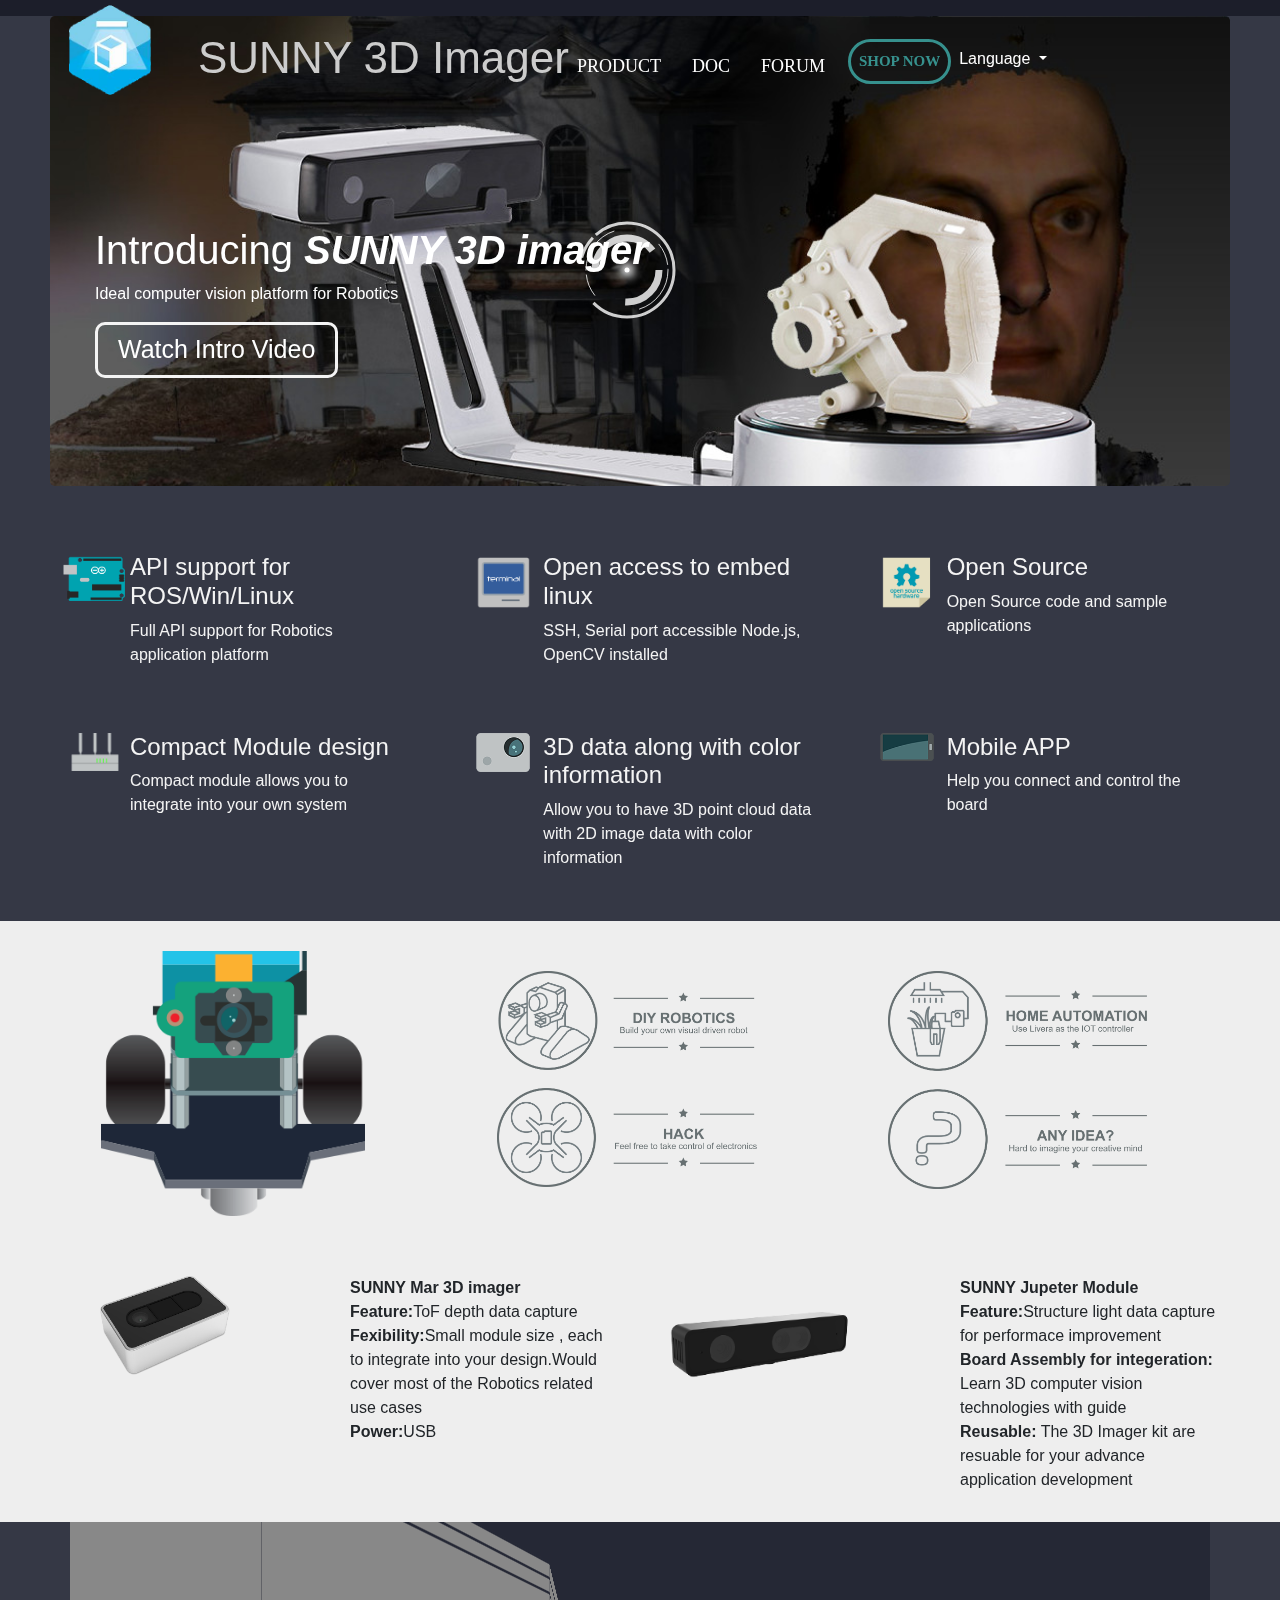
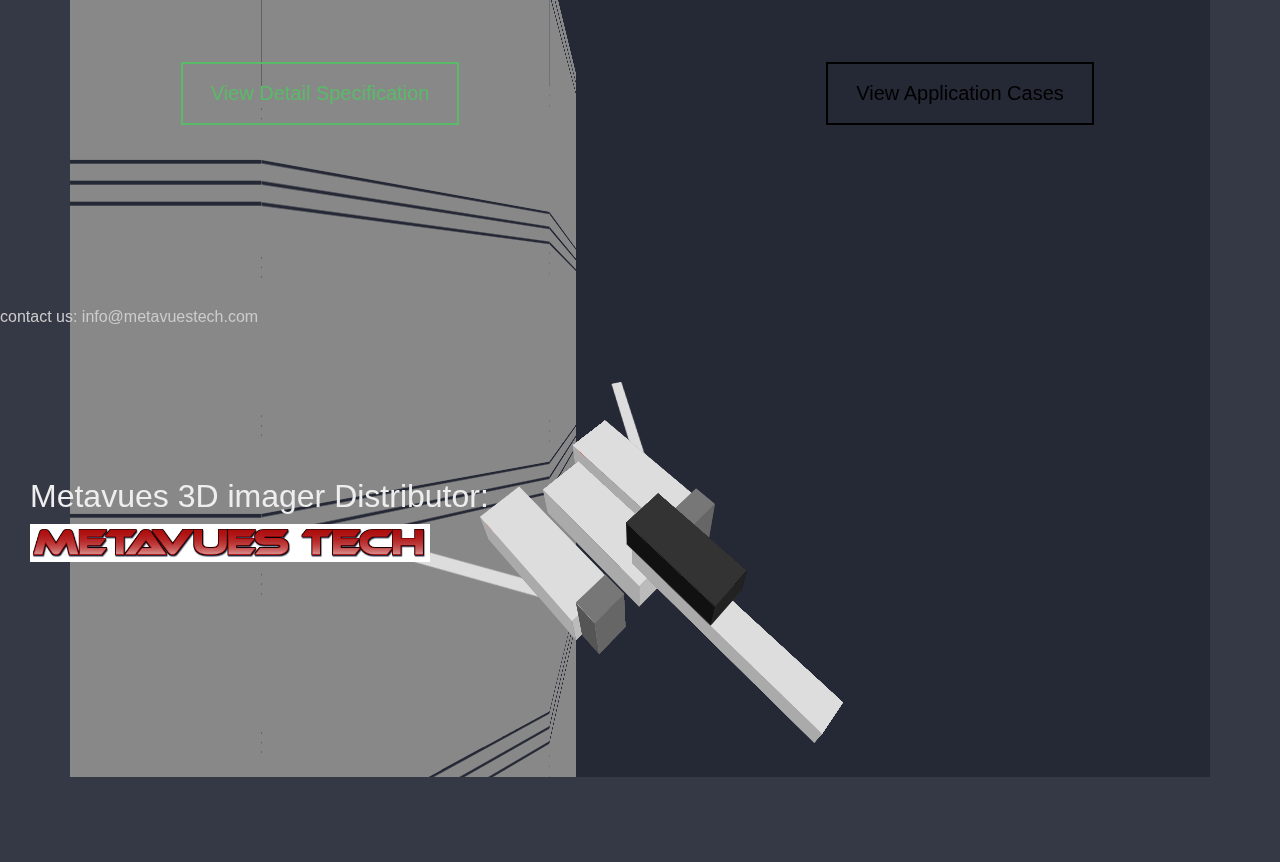
==== commit a4c53d35: "fixed header layout" ====
--- a/index.html
+++ b/index.html
@@ -56,17 +56,15 @@
     <!--<span class="icon-bar"></span>-->
     <!--<span class="icon-bar"></span>-->
     <!--</button> &ndash;&gt;-->
-    <a class="navbar-brand navbar-left" href="index.html">
-        <img src="assets/img/logo.png" height="60px" style="margin-top:5px">
+    <a class="navbar-brand logo" href="index.html">
+        <img src="assets/img/logo.png" height="90px" >
     </a>
-
-
     <!--</div>-->
     <!--header-->
     <div class="collapse navbar-collapse" id="navbarSupportedContent">
         <ul class="navbar-nav ml-5">
 
-            <p class="navbar-text navbar-left" id="imager">SUNNY 3D Imager</p>
+            <li class="navbar-text ml-auto" id="imager">SUNNY 3D Imager</li>
 
             <li class="nav-item active">
                 <a class="nav-link" href="product.html" id="nav-slack">PRODUCT<span class="sr-only">(current)</span></a>
--- a/assets/style.css
+++ b/assets/style.css
@@ -1,13 +1,13 @@
-body{
-	background-color: #353845;
-}
-
-.container-fluid{
-	margin: 0px;
-}
-
-.row{
-	margin:0px;
+body {
+  background-color: #353845;
+}
+
+.container-fluid {
+  margin: 0px;
+}
+
+.row {
+  margin: 0px;
 }
 
 /*[class*="col-"]{
@@ -17,532 +17,549 @@
 	padding-bottom: 3px;
 	text-align: center;
 }*/
-
+.logo {
+  display: flex;
+  justify-content: center;
+  align-items: center;
+}
+#navbarSupportedContent {
+  position: absolute;
+  top: 30px;
+  left: 150px;
+}
 nav.navbar.shrink {
   height: 75px;
 }
 
-.navbar-default{
-	/*background-color: #252839;*/
-	/*height: 81px;*/
-	/*padding-bottom: -15px;*/
-	border: none;
-	background-color: rgba(25,28,39,0.9);
-}
-
-.navbar-brand{
-	height: 120px;
-	width: 120px;
-	float: left;
-	position: absolute;
-	margin-top:-10px; 
-	left: 50px;
-	top: 0px;
-}
-
-#hicatLogo{
-	  -webkit-filter: drop-shadow(2px 2px 2px #222);
-    filter:         drop-shadow(2px 2px 2px #222); 
+.navbar-default {
+  /*background-color: #252839;*/
+  /*height: 81px;*/
+  /*padding-bottom: -15px;*/
+  border: none;
+  background-color: rgba(25, 28, 39, 0.9);
+}
+
+.navbar-brand {
+  height: 120px;
+  width: 120px;
+  float: left;
+  position: absolute;
+  margin-top: -10px;
+  left: 50px;
+  top: 0px;
+}
+
+#hicatLogo {
+  -webkit-filter: drop-shadow(2px 2px 2px #222);
+  filter: drop-shadow(2px 2px 2px #222);
 }
 
 #nav-doc {
-
-	margin-right: 15px;/* sitck right*/
-	color: white;
-	font-size: 18px;
-	padding-top: 23px;
-	display: inline-block;
-	float: right;
-	font-family: -webkit-pictograph
-
+  margin-right: 15px; /* sitck right*/
+  color: white;
+  font-size: 18px;
+  padding-top: 23px;
+  display: inline-block;
+  float: right;
+  font-family: -webkit-pictograph;
 }
 
 #nav-store {
-	font-family: -webkit-pictograph;
-
-	/*margin-right: 35px;!* sitck right*!*/
-	color: #3fb0ac;
-	font-size: 15px;
-	margin-top: 9px;
-	/*padding: 5px;*/
-	/*padding-left: 15px;*/
-	/*padding-right: 15px;*/
-	/*display: inline-block;*/
-	/*float: right;*/
-
-	/*color: #379683;*/
-	border:3px solid #3fb0ac;
-	/*background-color: #379683;*/
-	border-radius: 23px;
-	font-weight: bold;
-	opacity: 0.8;
-
-} 
-.nav-dropdown{
-	background: transparent !important;
-	color: #ccc !important;
-	margin-top: 12px;
-
-}
-
-a.nav-dropdown{
-	color: #ccc;
-	background: transparent !important;
-}
-
-.nav-dropdown a:hover{
-
-	color: #ccc;
-	background: transparent;
-}
-
-#nav-slack{
-	margin-right: 15px;
-	color: white;
-	display: inline-block;
-	float: right;
-	font-size: 18px;
-	padding-top: 23px;
-	font-family: -webkit-pictograph
-}
-
-#nav-language{
-	margin-right: 15px;
-	color: #ccc;
-	display: inline-block;
-	float: right;
-	font-size: 20px;
-	padding-top: 23px;
-}
-
-#nav-forum{
-	margin-right: 15px;
-	color: white;
-	display: inline-block;
-	float: right;
-	font-size: 18px;
-	padding-top: 23px;
-	font-family: -webkit-pictograph
+  font-family: -webkit-pictograph;
+
+  /*margin-right: 35px;!* sitck right*!*/
+  color: #3fb0ac;
+  font-size: 15px;
+  margin-top: 9px;
+  /*padding: 5px;*/
+  /*padding-left: 15px;*/
+  /*padding-right: 15px;*/
+  /*display: inline-block;*/
+  /*float: right;*/
+
+  /*color: #379683;*/
+  border: 3px solid #3fb0ac;
+  /*background-color: #379683;*/
+  border-radius: 23px;
+  font-weight: bold;
+  opacity: 0.8;
+}
+.nav-dropdown {
+  background: transparent !important;
+  color: #ccc !important;
+  margin-top: 12px;
+}
+
+a.nav-dropdown {
+  color: #ccc;
+  background: transparent !important;
+}
+
+.nav-dropdown a:hover {
+  color: #ccc;
+  background: transparent;
+}
+
+#nav-slack {
+  margin-right: 15px;
+  color: white;
+  display: inline-block;
+  float: right;
+  font-size: 18px;
+  padding-top: 23px;
+  font-family: -webkit-pictograph;
+}
+
+#nav-language {
+  margin-right: 15px;
+  color: #ccc;
+  display: inline-block;
+  float: right;
+  font-size: 20px;
+  padding-top: 23px;
+}
+
+#nav-forum {
+  margin-right: 15px;
+  color: white;
+  display: inline-block;
+  float: right;
+  font-size: 18px;
+  padding-top: 23px;
+  font-family: -webkit-pictograph;
 }
 
 .navbar-text {
-	/*font-size: 51px;*/
-	margin-top: 15px;
-	margin-bottom: 15px;
-	/*padding-left: 140px;*/
-}
-#imager{
-	font-size: 44px;
-	color: #ccc;
-	margin-top: -13px
-}
-
-.jumbotron{
-	margin-left: 50px;
-	margin-right: 50px;
-	padding-top: 210px;
-	padding-left: 30px;
-	min-height: 470px;
-    background: url(img/header.jpg) no-repeat center center; 
-	-webkit-background-size: cover;
-	-moz-background-size: cover;
-	-o-background-size: cover;
-	background-size: cover;
-	color: #ffffff;
-}
-
-#jump-input{
-	border-radius:24px; 
-
-}
-
-#emailInput{
-	width: 300px;
+  /*font-size: 51px;*/
+  margin-top: 15px;
+  margin-bottom: 15px;
+  /*padding-left: 140px;*/
+}
+#imager {
+  font-size: 44px;
+  color: #ccc;
+  margin-top: -13px;
+}
+
+.jumbotron {
+  margin-left: 50px;
+  margin-right: 50px;
+  padding-top: 210px;
+  padding-left: 30px;
+  min-height: 470px;
+  background: url(img/header.jpg) no-repeat center center;
+  -webkit-background-size: cover;
+  -moz-background-size: cover;
+  -o-background-size: cover;
+  background-size: cover;
+  color: #ffffff;
+}
+
+#jump-input {
+  border-radius: 24px;
+}
+
+#emailInput {
+  width: 300px;
 }
 
 /*#featureList h4, p{
 	color: #ffffff;
 }*/
 
-#icon1 img{
-	width: 70px;
-}
-
-#icon2 img{
-	width: 80px;
-}
-
-#icon3 img{
-	width: 80px;
-}
-
-#icon4 img{
-	width: 70px;
-}
-
-#icon5 img{
-	width: 80px;
-}
-
-#icon6 img{
-	width: 80px;
+#icon1 img {
+  width: 70px;
+}
+
+#icon2 img {
+  width: 80px;
+}
+
+#icon3 img {
+  width: 80px;
+}
+
+#icon4 img {
+  width: 70px;
+}
+
+#icon5 img {
+  width: 80px;
+}
+
+#icon6 img {
+  width: 80px;
 }
 
 #icon7 {
-	width: 320px;
-	padding-left: 15%;
-}
-
-#icon8 ,#icon9 {
-	width: 300px;
-	padding: 20px;
-	margin: auto 10px ;
+  width: 320px;
+  padding-left: 15%;
+}
+
+#icon8,
+#icon9 {
+  width: 300px;
+  padding: 20px;
+  margin: auto 10px;
 }
 
 .intro-words {
-	float: left;
+  float: left;
 }
 
 #icon10 {
-	/*float: right;*/
-	width: 170px;
-	padding-left: 40px;
-
+  /*float: right;*/
+  width: 170px;
+  padding-left: 40px;
 }
 
 #icon11 {
-	/*float: right;*/
-	width: 200px;
-	/*padding-left: 40px;*/
-	padding-right: 20px;
-
+  /*float: right;*/
+  width: 200px;
+  /*padding-left: 40px;*/
+  padding-right: 20px;
 }
 
 #coulddolist {
-	padding: 30px;
-	background-color: #eee;
-	width: 100%;
-}	
+  padding: 30px;
+  background-color: #eee;
+  width: 100%;
+}
 
 #featureblock {
-	margin-left: 10px;
-	margin-right: 10px;
-	padding: 10px;
-	color: #f4f4f4;
-	font-weight: 200;
-}
-
-#featureblock-container .col-md-4{
-	padding: 25px;
+  margin-left: 10px;
+  margin-right: 10px;
+  padding: 10px;
+  color: #f4f4f4;
+  font-weight: 200;
+}
+
+#featureblock-container .col-md-4 {
+  padding: 25px;
 }
 
 .media-body p {
-	font-weight: 100;
-}
-
-.wrapper{
-	padding-top: 50px; 
+  font-weight: 100;
+}
+
+.wrapper {
+  padding-top: 50px;
 }
 
 #links {
-	margin-top: 100px;
-	margin-bottom: 300px;
-	color: #eee;
+  margin-top: 100px;
+  margin-bottom: 300px;
+  color: #eee;
 }
 
 .btn-xlarge {
-    padding: 18px 28px;
-    font-size: 20px;
-    line-height: normal;
-    -webkit-border-radius: 0px;
-       -moz-border-radius: 0px;
-            border-radius: 0px;
-            border: 2px solid;
-    background: none;
-}
-
+  padding: 18px 28px;
+  font-size: 20px;
+  line-height: normal;
+  -webkit-border-radius: 0px;
+  -moz-border-radius: 0px;
+  border-radius: 0px;
+  border: 2px solid;
+  background: none;
+}
 
 .Ironroll {
-	margin:auto;
-	position:absolute;
-	width:430px;
-	height:260px;
-	margin:-130px -215px
-   }
-   .Ironroll * {
-	transform-origin:50% 50%;
-   }
-   .Ironroll-link {
-	display:block;
-	position:absolute;
-	top:0;
-	width:97px;
-	height:97px;
-	margin:-49px;
-	font-size:14px;
-	color:#fff
-   }
-   .Ironroll-textframe {
-	display:inline-block;
-	vertical-align:top;
-	position:relative;
-	padding:1em 1.5em 0;
-	margin:0 2px 20px;
-	border:2px solid hsla(0,0%,100%,0);
-	border-bottom:0;
-	border-image-slice:1!important;
-	background-color:transparent;
-	color:#fff;
-	text-align:left;
-	transform-origin:left bottom;
-	transform-origin:11px calc(100% + 11px);
-	position:absolute;
-	margin:-17px 1px;
-	top:-64px;
-	right:-175px;
-	width:168px;
-	display:-ms-flexbox;
-	display:flex;
-	text-shadow:#000 0 1px 1px;
-	padding:0
-   }
-   .Ironroll-textframe>strong {
-	font-size:.875rem;
-	letter-spacing:2px;
-	letter-spacing:1px
-   }
-   .Ironroll-textframe.u-textSmall p {
-	font-size:inherit
-   }
-   .Ironroll-textframe.u-textSmall>strong,.Ironroll-textframe.u-textSmall h6 {
-	font-size:.75rem
-   }
-   .Ironroll-textframe:before {
-	content:"";
-	display:block;
-	position:absolute;
-	margin:0;
-	width:auto;
-	height:20px;
-	bottom:-20px;
-	border:2px solid hsla(0,0%,100%,0);
-	border-top:0;
-	border-image-slice:inherit;
-	-o-border-image:inherit;
-	border-image:inherit;
-	border-left-width:0;
-	left:18px;
-	right:-2px
-   }
-   .Ironroll-textframe:after {
-	content:"";
-	display:block;
-	position:absolute;
-	left:0;
-	margin:-14px;
-	bottom:-18px;
-	width:27px;
-	height:27px;
-	border-top:2px solid hsla(0,0%,100%,0);
-	transform:rotate(45deg)
-   }
-   .Ironroll-textframe .textframe-text {
-	position:relative;
-	max-width:400px;
-	display:block;
-	margin:auto 0;
-	padding:10px 15px;
-	border-top:2px solid #fff;
-	border-right:2px solid #fff
-   }
-   .Ironroll-textframe .textframe-text .borderTL {
-	position:absolute;
-	border-left:2px solid #fff;
-	top:0;
-	left:0;
-	height:calc(100% - 20px)
-   }
-   .Ironroll-textframe .textframe-text .borderBtm {
-	position:absolute;
-	right:0;
-	bottom:0;
-	width:calc(100% - 20px);
-	border-bottom:2px solid #fff
-   }
-   .Ironroll-textframe .textframe-text .borderAngle {
-	position:absolute;
-	bottom:0;
-	left:0;
-	height:20px;
-	width:12px;
-	border-right:3px solid #fff;
-	transform:skew(43deg)
-   }
-   .Ironroll-textframe .textframe-text * {
-	display:block;
-	margin:0;
-	line-height:1.2
-   }
-   .Ironroll-playing .Ironroll-box,.Ironroll-playing .Ironroll-line {
-	display:block
-   }
-   .Ironroll.no-text .Ironroll-box,.Ironroll.no-text .Ironroll-line {
-	display:none
-   }
-   .Ironroll-line {
-	stroke-dasharray:2 2 2 2 2 2 2 2 2 2 2 2 2 2 2 2 2 2 2 2 2 2 2 2 2 2 2 2 2 2 2 2 2 2 2 2 2 2 2 80
-   }
-   .Ironroll-playing .Ironroll-line {
-	stroke-dashoffset:80;
-	transition:all .25s .25s
-   }
-   .Ironroll.active.Ironroll-playing .Ironroll-line {
-	stroke-dashoffset:0;
-	transition:all .2s
-   }
-   .Ironroll-box {
-	stroke-dasharray:488
-   }
-   .Ironroll-playing .Ironroll-box {
-	stroke-dashoffset:488;
-	fill:transparent;
-	stroke:hsla(0,0%,100%,.5);
-	transition:all .25s
-   }
-   .Ironroll.active.Ironroll-playing .Ironroll-box {
-	stroke-dashoffset:0;
-	fill:hsla(0,0%,40%,.2);
-	stroke:#fff;
-	transition:all .25s .2s
-   }
-   .Ironroll-dot,.Ironroll-glowing {
-	fill:#fff
-   }
-   .Ironroll-playing {
-	opacity:.25;
-	transform:scale(.01);
-	transition:all 1s cubic-bezier(.65,.05,.36,1)
-   }
-   .Ironroll.animating.Ironroll-playing {
-	opacity:1;
-	transform:scale(1)
-   }
-   .Ironroll-playing+.Ironroll-link {
-	cursor:pointer
-   }
-   .Ironroll-playing+.Ironroll-link:before {
-	display:none
-   }
-   .Ironroll-playing+.Ironroll-link .Ironroll-textframe {
-	color:#fff;
-	opacity:0;
-	transform:scale(.1);
-	transition:all .5s
-   }
-   .Ironroll-playing+.Ironroll-link .Ironroll-textframe,.Ironroll-playing+.Ironroll-link .Ironroll-textframe:after,.Ironroll-playing+.Ironroll-link .Ironroll-textframe:before {
-	border-color:hsla(0,0%,100%,0)
-   }
-   .Ironroll.active.Ironroll-playing+.Ironroll-link .Ironroll-textframe {
-	opacity:1;
-	transform:scale(1);
-	transition:all .5s .125s
-   }
-   .Ironroll-playing .Ironroll-dot {
-	r:0;
-	stroke:none;
-	stroke-width:0;
-	transition:all .5s 1s
-   }
-   .Ironroll.active.Ironroll-playing .Ironroll-dot {
-	r:4px;
-	stroke:none;
-	stroke-width:0;
-	transition:all .5s ease-out
-   }
-   .Ironroll.animating.Ironroll-playing .Ironroll-glowing {
-	animation:a 2s infinite cubic-bezier(.22,.61,.36,1) alternate;
-	animation:e 2s linear,a 2s infinite cubic-bezier(.22,.61,.36,1) alternate
-   }
-   .Ironroll.animating.Ironroll-playing .Ironroll-circles {
-	animation:b 10s infinite linear;
-	animation-play-state:paused
-   }
-   .Ironroll.active.Ironroll-playing .Ironroll-circles {
-	animation-play-state:running
-   }
-   .Ironroll-playing .circle-1,.Ironroll-playing .circle-2,.Ironroll-playing .circle-3 {
-	stroke:hsla(0,0%,100%,.8)
-   }
-   .Ironroll.animating.Ironroll-playing .circle-1,.Ironroll.animating.Ironroll-playing .circle-2,.Ironroll.animating.Ironroll-playing .circle-3 {
-	animation:b 65s infinite linear
-   }
-   .Ironroll-playing .circle-1 {
-	animation-duration:50s
-   }
-   .Ironroll-playing .circle-2 {
-	animation-direction:reverse
-   }
-   :root .Hero .Ironroll-playing .Ironroll-circles,_::-webkit-full-page-media {
-	animation:none;
-	transition:all 13s ease-out;
-	transform:rotate(-1turn)
-   }
-   :root .Hero .active.Ironroll-playing .Ironroll-circles,_::-webkit-full-page-media {
-	transform:rotate(0deg)
-   }
-   .Ironroll-playing .circle-2,.Ironroll-playing .circle-3,.Ironroll-playing .Ironroll-circles,:root .Ironroll-playing .circle-1,_::-webkit-full-page-media {
-	transform-origin:215px 130px
-   }
-   .Ironroll-container {
-	display:block;
-	position:absolute;
-	height:0;
-	width:0
-   }
-   .Ironroll-container.direction-down,.Ironroll-container.direction-down .Ironroll-textframe>* {
-	transform:scaleY(-1)
-   }
-   .Ironroll-container.direction-left,.Ironroll-container.direction-left .Ironroll-textframe>* {
-	transform:scaleX(-1)
-   }
-   .Ironroll-container.direction-left .Ironroll-textframe {
-	text-align:right
-   }
-   .Ironroll-container.direction-left.direction-down,.Ironroll-container.direction-left.direction-down .Ironroll-textframe>* {
-	transform:scale(-1)
-   }
-   .Ironroll-container.size-small {
-	transform:scale(.5)
-   }
-   .Ironroll-container.size-small.direction-left {
-	transform:scaleX(-1) scale(.5)
-   }
-   .Ironroll-container.size-small.direction-down {
-	transform:scaleY(-1) scale(.5)
-   }
-   .Ironroll-container.size-small.direction-left.direction-down {
-	transform:scale(-1) scale(.5)
-   }
-   @keyframes a {
-	0% {
-	 r:1.75px;
-	 opacity:.75
-	}
-	to {
-	 r:4.5px;
-	 opacity:1
-	}
-   }
-   @keyframes b {
-	0% {
-	 transform:rotate(0deg)
-	}
-	to {
-	 transform:rotate(1turn)
-	}
-   }
-   
-
-
-
-
+  margin: auto;
+  position: absolute;
+  width: 430px;
+  height: 260px;
+  margin: -130px -215px;
+}
+.Ironroll * {
+  transform-origin: 50% 50%;
+}
+.Ironroll-link {
+  display: block;
+  position: absolute;
+  top: 0;
+  width: 97px;
+  height: 97px;
+  margin: -49px;
+  font-size: 14px;
+  color: #fff;
+}
+.Ironroll-textframe {
+  display: inline-block;
+  vertical-align: top;
+  position: relative;
+  padding: 1em 1.5em 0;
+  margin: 0 2px 20px;
+  border: 2px solid hsla(0, 0%, 100%, 0);
+  border-bottom: 0;
+  border-image-slice: 1 !important;
+  background-color: transparent;
+  color: #fff;
+  text-align: left;
+  transform-origin: left bottom;
+  transform-origin: 11px calc(100% + 11px);
+  position: absolute;
+  margin: -17px 1px;
+  top: -64px;
+  right: -175px;
+  width: 168px;
+  display: -ms-flexbox;
+  display: flex;
+  text-shadow: #000 0 1px 1px;
+  padding: 0;
+}
+.Ironroll-textframe > strong {
+  font-size: 0.875rem;
+  letter-spacing: 2px;
+  letter-spacing: 1px;
+}
+.Ironroll-textframe.u-textSmall p {
+  font-size: inherit;
+}
+.Ironroll-textframe.u-textSmall > strong,
+.Ironroll-textframe.u-textSmall h6 {
+  font-size: 0.75rem;
+}
+.Ironroll-textframe:before {
+  content: "";
+  display: block;
+  position: absolute;
+  margin: 0;
+  width: auto;
+  height: 20px;
+  bottom: -20px;
+  border: 2px solid hsla(0, 0%, 100%, 0);
+  border-top: 0;
+  border-image-slice: inherit;
+  -o-border-image: inherit;
+  border-image: inherit;
+  border-left-width: 0;
+  left: 18px;
+  right: -2px;
+}
+.Ironroll-textframe:after {
+  content: "";
+  display: block;
+  position: absolute;
+  left: 0;
+  margin: -14px;
+  bottom: -18px;
+  width: 27px;
+  height: 27px;
+  border-top: 2px solid hsla(0, 0%, 100%, 0);
+  transform: rotate(45deg);
+}
+.Ironroll-textframe .textframe-text {
+  position: relative;
+  max-width: 400px;
+  display: block;
+  margin: auto 0;
+  padding: 10px 15px;
+  border-top: 2px solid #fff;
+  border-right: 2px solid #fff;
+}
+.Ironroll-textframe .textframe-text .borderTL {
+  position: absolute;
+  border-left: 2px solid #fff;
+  top: 0;
+  left: 0;
+  height: calc(100% - 20px);
+}
+.Ironroll-textframe .textframe-text .borderBtm {
+  position: absolute;
+  right: 0;
+  bottom: 0;
+  width: calc(100% - 20px);
+  border-bottom: 2px solid #fff;
+}
+.Ironroll-textframe .textframe-text .borderAngle {
+  position: absolute;
+  bottom: 0;
+  left: 0;
+  height: 20px;
+  width: 12px;
+  border-right: 3px solid #fff;
+  transform: skew(43deg);
+}
+.Ironroll-textframe .textframe-text * {
+  display: block;
+  margin: 0;
+  line-height: 1.2;
+}
+.Ironroll-playing .Ironroll-box,
+.Ironroll-playing .Ironroll-line {
+  display: block;
+}
+.Ironroll.no-text .Ironroll-box,
+.Ironroll.no-text .Ironroll-line {
+  display: none;
+}
+.Ironroll-line {
+  stroke-dasharray: 2 2 2 2 2 2 2 2 2 2 2 2 2 2 2 2 2 2 2 2 2 2 2 2 2 2 2 2 2 2
+    2 2 2 2 2 2 2 2 2 80;
+}
+.Ironroll-playing .Ironroll-line {
+  stroke-dashoffset: 80;
+  transition: all 0.25s 0.25s;
+}
+.Ironroll.active.Ironroll-playing .Ironroll-line {
+  stroke-dashoffset: 0;
+  transition: all 0.2s;
+}
+.Ironroll-box {
+  stroke-dasharray: 488;
+}
+.Ironroll-playing .Ironroll-box {
+  stroke-dashoffset: 488;
+  fill: transparent;
+  stroke: hsla(0, 0%, 100%, 0.5);
+  transition: all 0.25s;
+}
+.Ironroll.active.Ironroll-playing .Ironroll-box {
+  stroke-dashoffset: 0;
+  fill: hsla(0, 0%, 40%, 0.2);
+  stroke: #fff;
+  transition: all 0.25s 0.2s;
+}
+.Ironroll-dot,
+.Ironroll-glowing {
+  fill: #fff;
+}
+.Ironroll-playing {
+  opacity: 0.25;
+  transform: scale(0.01);
+  transition: all 1s cubic-bezier(0.65, 0.05, 0.36, 1);
+}
+.Ironroll.animating.Ironroll-playing {
+  opacity: 1;
+  transform: scale(1);
+}
+.Ironroll-playing + .Ironroll-link {
+  cursor: pointer;
+}
+.Ironroll-playing + .Ironroll-link:before {
+  display: none;
+}
+.Ironroll-playing + .Ironroll-link .Ironroll-textframe {
+  color: #fff;
+  opacity: 0;
+  transform: scale(0.1);
+  transition: all 0.5s;
+}
+.Ironroll-playing + .Ironroll-link .Ironroll-textframe,
+.Ironroll-playing + .Ironroll-link .Ironroll-textframe:after,
+.Ironroll-playing + .Ironroll-link .Ironroll-textframe:before {
+  border-color: hsla(0, 0%, 100%, 0);
+}
+.Ironroll.active.Ironroll-playing + .Ironroll-link .Ironroll-textframe {
+  opacity: 1;
+  transform: scale(1);
+  transition: all 0.5s 0.125s;
+}
+.Ironroll-playing .Ironroll-dot {
+  r: 0;
+  stroke: none;
+  stroke-width: 0;
+  transition: all 0.5s 1s;
+}
+.Ironroll.active.Ironroll-playing .Ironroll-dot {
+  r: 4px;
+  stroke: none;
+  stroke-width: 0;
+  transition: all 0.5s ease-out;
+}
+.Ironroll.animating.Ironroll-playing .Ironroll-glowing {
+  animation: a 2s infinite cubic-bezier(0.22, 0.61, 0.36, 1) alternate;
+  animation: e 2s linear,
+    a 2s infinite cubic-bezier(0.22, 0.61, 0.36, 1) alternate;
+}
+.Ironroll.animating.Ironroll-playing .Ironroll-circles {
+  animation: b 10s infinite linear;
+  animation-play-state: paused;
+}
+.Ironroll.active.Ironroll-playing .Ironroll-circles {
+  animation-play-state: running;
+}
+.Ironroll-playing .circle-1,
+.Ironroll-playing .circle-2,
+.Ironroll-playing .circle-3 {
+  stroke: hsla(0, 0%, 100%, 0.8);
+}
+.Ironroll.animating.Ironroll-playing .circle-1,
+.Ironroll.animating.Ironroll-playing .circle-2,
+.Ironroll.animating.Ironroll-playing .circle-3 {
+  animation: b 65s infinite linear;
+}
+.Ironroll-playing .circle-1 {
+  animation-duration: 50s;
+}
+.Ironroll-playing .circle-2 {
+  animation-direction: reverse;
+}
+:root .Hero .Ironroll-playing .Ironroll-circles,
+_::-webkit-full-page-media {
+  animation: none;
+  transition: all 13s ease-out;
+  transform: rotate(-1turn);
+}
+:root .Hero .active.Ironroll-playing .Ironroll-circles,
+_::-webkit-full-page-media {
+  transform: rotate(0deg);
+}
+.Ironroll-playing .circle-2,
+.Ironroll-playing .circle-3,
+.Ironroll-playing .Ironroll-circles,
+:root .Ironroll-playing .circle-1,
+_::-webkit-full-page-media {
+  transform-origin: 215px 130px;
+}
+.Ironroll-container {
+  display: block;
+  position: absolute;
+  height: 0;
+  width: 0;
+}
+.Ironroll-container.direction-down,
+.Ironroll-container.direction-down .Ironroll-textframe > * {
+  transform: scaleY(-1);
+}
+.Ironroll-container.direction-left,
+.Ironroll-container.direction-left .Ironroll-textframe > * {
+  transform: scaleX(-1);
+}
+.Ironroll-container.direction-left .Ironroll-textframe {
+  text-align: right;
+}
+.Ironroll-container.direction-left.direction-down,
+.Ironroll-container.direction-left.direction-down .Ironroll-textframe > * {
+  transform: scale(-1);
+}
+.Ironroll-container.size-small {
+  transform: scale(0.5);
+}
+.Ironroll-container.size-small.direction-left {
+  transform: scaleX(-1) scale(0.5);
+}
+.Ironroll-container.size-small.direction-down {
+  transform: scaleY(-1) scale(0.5);
+}
+.Ironroll-container.size-small.direction-left.direction-down {
+  transform: scale(-1) scale(0.5);
+}
+@keyframes a {
+  0% {
+    r: 1.75px;
+    opacity: 0.75;
+  }
+  to {
+    r: 4.5px;
+    opacity: 1;
+  }
+}
+@keyframes b {
+  0% {
+    transform: rotate(0deg);
+  }
+  to {
+    transform: rotate(1turn);
+  }
+}
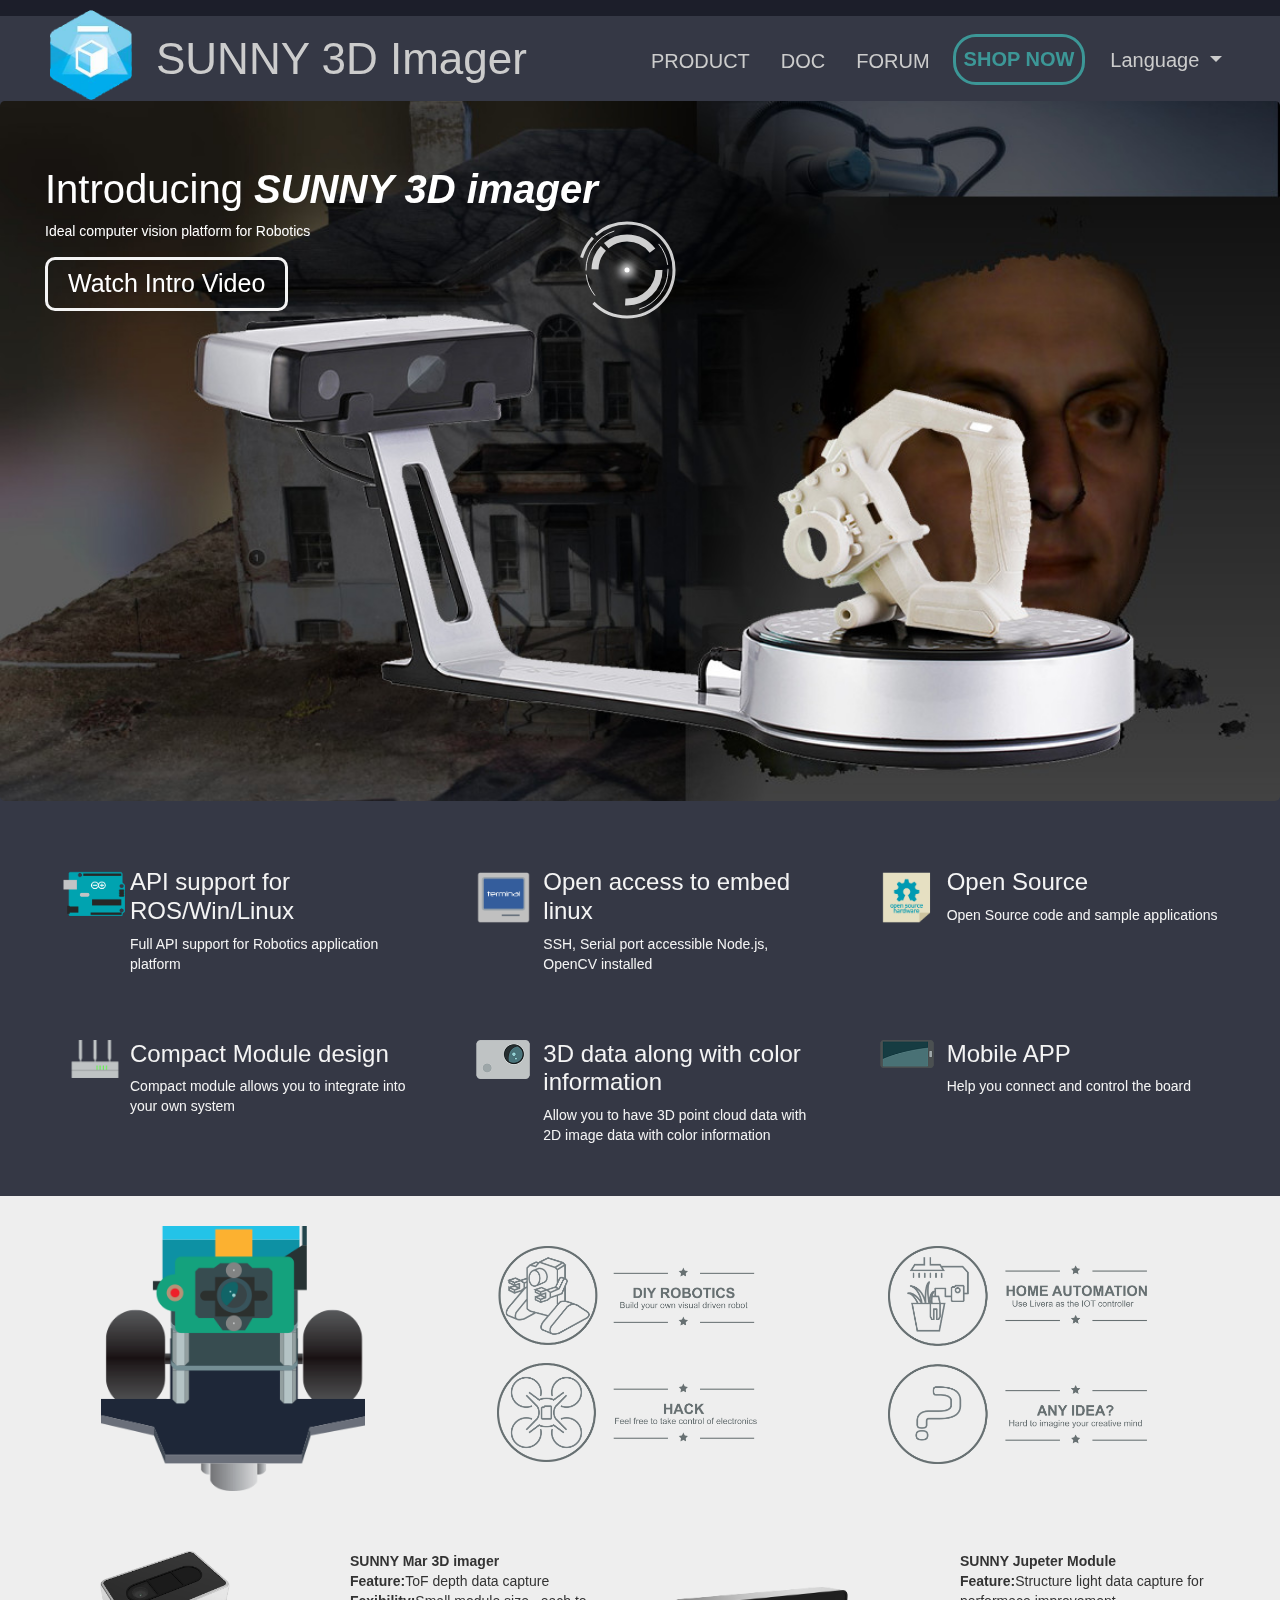
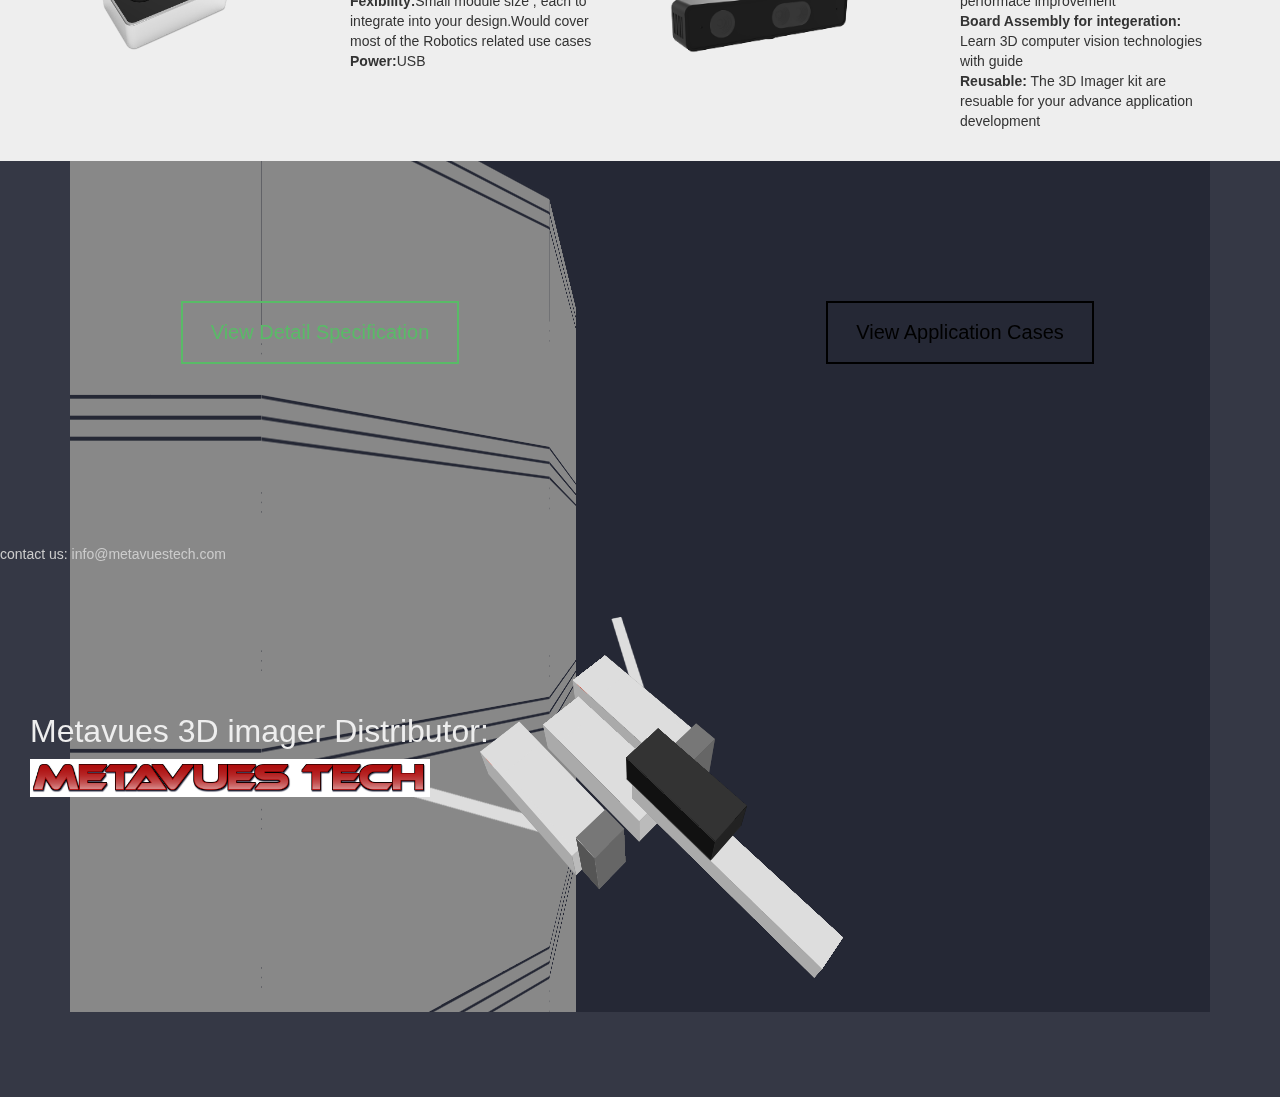
==== commit 9faa4bea: "responsive header" ====
--- a/index.html
+++ b/index.html
@@ -56,15 +56,18 @@
     <!--<span class="icon-bar"></span>-->
     <!--<span class="icon-bar"></span>-->
     <!--</button> &ndash;&gt;-->
-    <a class="navbar-brand logo" href="index.html">
+    <div class="logo">
+    <a class="navbar-brand" href="index.html">
         <img src="assets/img/logo.png" height="90px" >
-    </a>
+    </a> 
+    <p class="navbar-text" id="imager">SUNNY 3D Imager</p>
+    </div>
     <!--</div>-->
     <!--header-->
     <div class="collapse navbar-collapse" id="navbarSupportedContent">
         <ul class="navbar-nav ml-5">
 
-            <li class="navbar-text ml-auto" id="imager">SUNNY 3D Imager</li>
+           
 
             <li class="nav-item active">
                 <a class="nav-link" href="product.html" id="nav-slack">PRODUCT<span class="sr-only">(current)</span></a>
@@ -84,7 +87,6 @@
 
             <li class="nav-item dropdown">
                 <a class="nav-link dropdown-toggle" href="#" id="navbarDropdown" role="button" data-toggle="dropdown"
-                   style="color: white; margin-top: 9px"
                    aria-haspopup="true" aria-expanded="false">
                     Language
                 </a>
--- a/assets/style.css
+++ b/assets/style.css
@@ -1,5 +1,6 @@
 body {
   background-color: #353845;
+  font-family: "Helvetica Neue", Helvetica, Arial, sans-serif !important;
 }
 
 .container-fluid {
@@ -18,14 +19,23 @@
 	text-align: center;
 }*/
 .logo {
-  display: flex;
-  justify-content: center;
-  align-items: center;
+  display: inline;
+  position: absolute;
+  top: 5px;
+  left: 40px;
 }
 #navbarSupportedContent {
   position: absolute;
   top: 30px;
-  left: 150px;
+  right: 50px;
+}
+#navbarDropdown {
+  padding-top: 20px;
+  padding-left: 10px;
+  line-height: 20px;
+  background: transparent;
+  color: #ccc;
+  font-size: 20px;
 }
 nav.navbar.shrink {
   height: 75px;
@@ -40,12 +50,11 @@
 }
 
 .navbar-brand {
-  height: 120px;
-  width: 120px;
+  height: 100px;
+  width: 100px;
   float: left;
-  position: absolute;
-  margin-top: -10px;
-  left: 50px;
+  position: relative;
+  left: 10px;
   top: 0px;
 }
 
@@ -56,21 +65,19 @@
 
 #nav-doc {
   margin-right: 15px; /* sitck right*/
-  color: white;
-  font-size: 18px;
-  padding-top: 23px;
+  color: #ccc;
+  font-size: 20px;
+  padding-top: 17px;
   display: inline-block;
   float: right;
-  font-family: -webkit-pictograph;
 }
 
 #nav-store {
-  font-family: -webkit-pictograph;
-
-  /*margin-right: 35px;!* sitck right*!*/
+  margin-right: 15px;
   color: #3fb0ac;
-  font-size: 15px;
-  margin-top: 9px;
+  font-size: 20px;
+  margin-top: 4px;
+
   /*padding: 5px;*/
   /*padding-left: 15px;*/
   /*padding-right: 15px;*/
@@ -102,12 +109,11 @@
 
 #nav-slack {
   margin-right: 15px;
-  color: white;
+  color: #ccc;
   display: inline-block;
   float: right;
-  font-size: 18px;
-  padding-top: 23px;
-  font-family: -webkit-pictograph;
+  font-size: 20px;
+  padding-top: 17px;
 }
 
 #nav-language {
@@ -121,12 +127,11 @@
 
 #nav-forum {
   margin-right: 15px;
-  color: white;
+  color: #ccc;
   display: inline-block;
   float: right;
-  font-size: 18px;
-  padding-top: 23px;
-  font-family: -webkit-pictograph;
+  font-size: 20px;
+  padding-top: 17px;
 }
 
 .navbar-text {
@@ -138,15 +143,13 @@
 #imager {
   font-size: 44px;
   color: #ccc;
-  margin-top: -13px;
+  margin-top: 15px;
 }
 
 .jumbotron {
-  margin-left: 50px;
-  margin-right: 50px;
-  padding-top: 210px;
+  margin-top: 85px;
   padding-left: 30px;
-  min-height: 470px;
+  min-height: 700px;
   background: url(img/header.jpg) no-repeat center center;
   -webkit-background-size: cover;
   -moz-background-size: cover;
